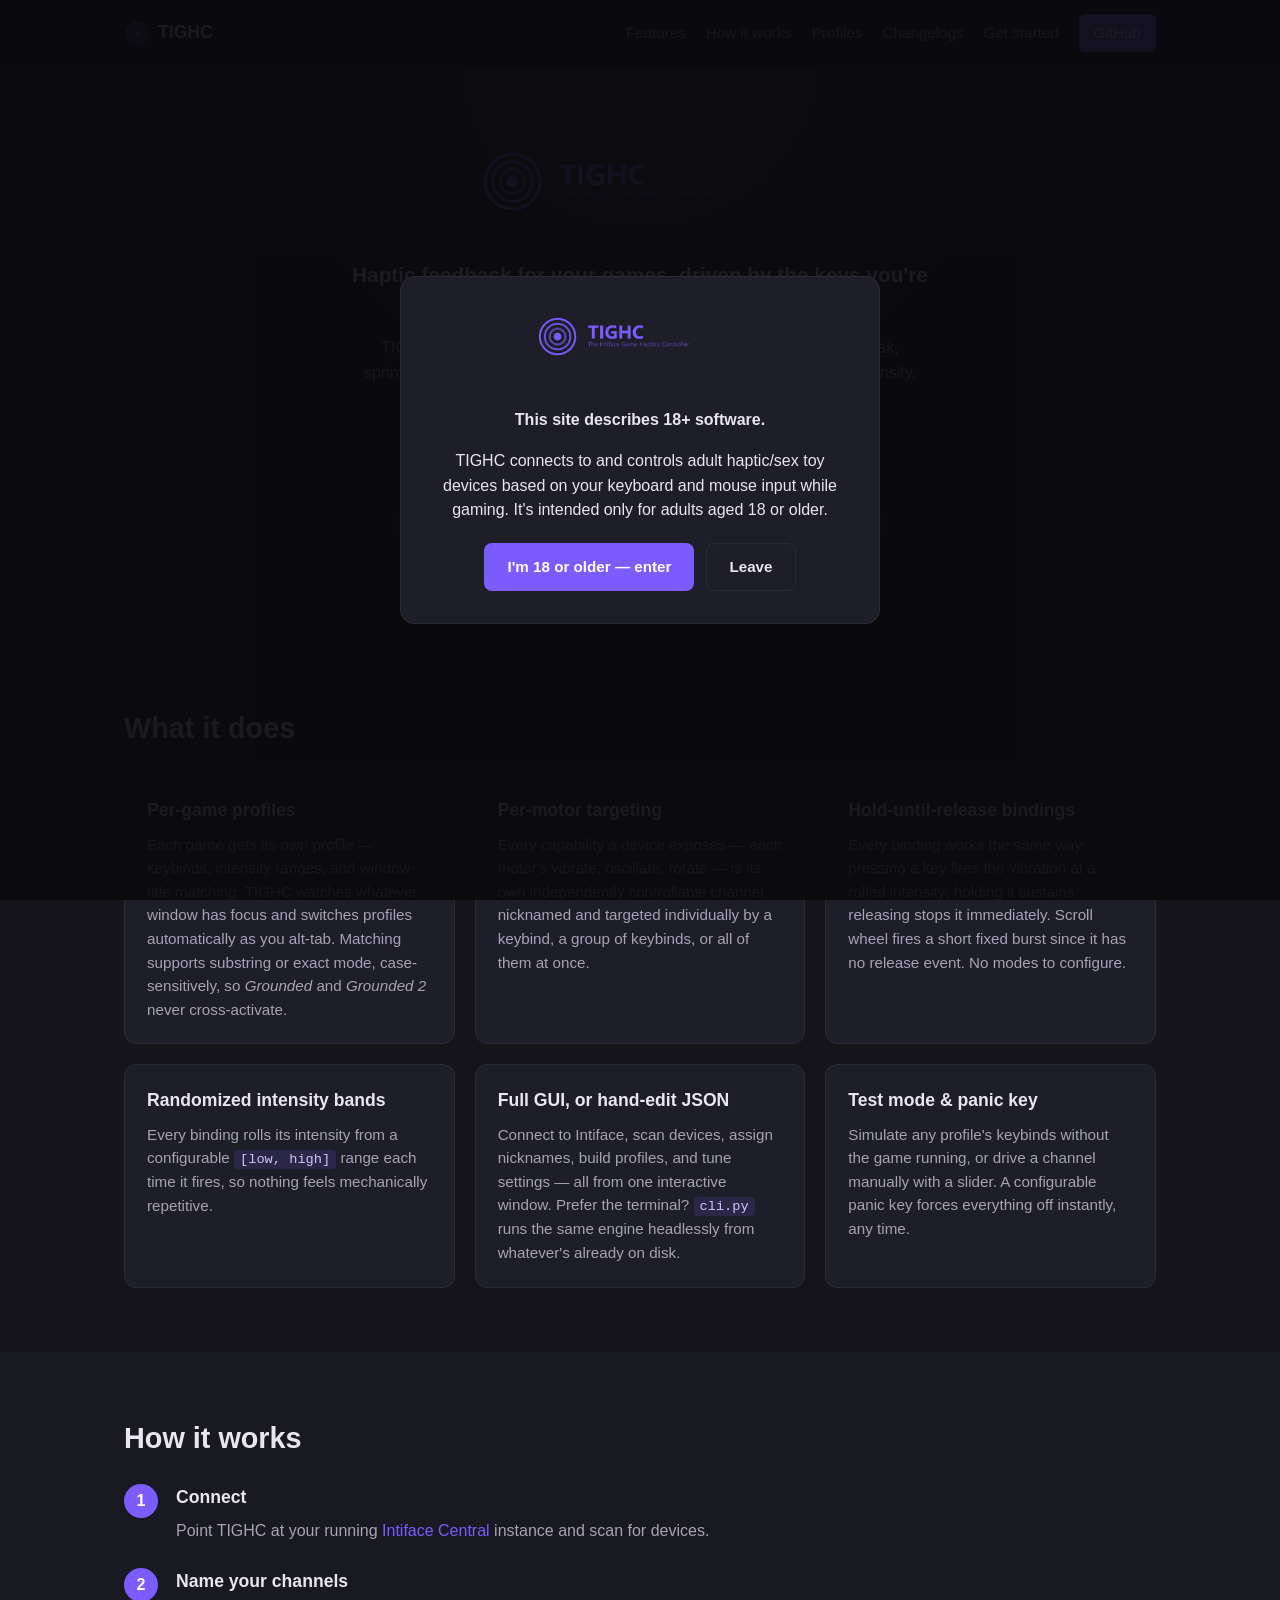
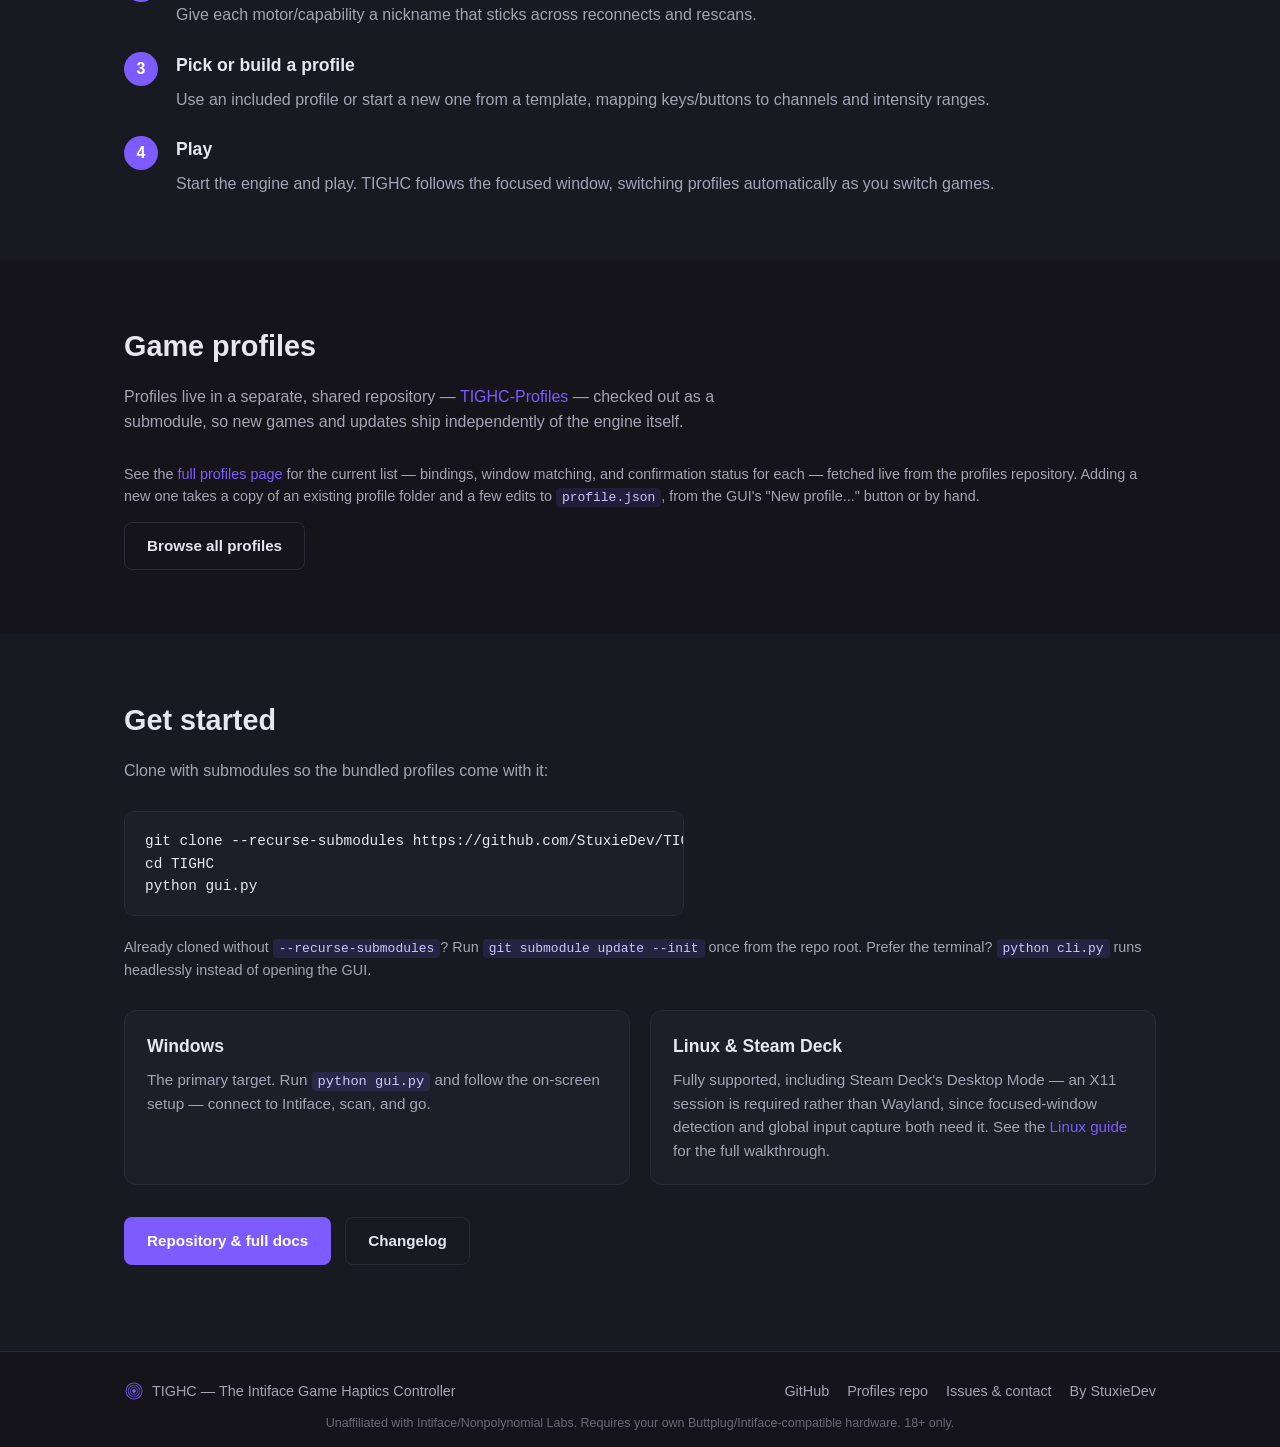
==== index.html @ dc97bfac "Add version.txt, live version badges, mobile/tablet responsive layout (v1.1.0)" ====
<!DOCTYPE html>
<html lang="en">
<head>
<meta charset="UTF-8">
<meta name="viewport" content="width=device-width, initial-scale=1.0">
<title>TIGHC — The Intiface Game Haptics Controller</title>
<meta name="description" content="TIGHC links your keyboard and mouse input to a Buttplug/Intiface haptic toy while you game, with per-game profiles, per-motor targeting, and a full GUI. Open source, Windows &amp; Linux/Steam Deck.">
<link rel="icon" type="image/png" href="assets/icon.png">
<link rel="shortcut icon" href="assets/favicon.ico">
<link rel="stylesheet" href="style.css">
</head>
<body>

<div id="age-gate" class="age-gate">
  <div class="age-gate-box">
    <img src="assets/logo.png" alt="TIGHC" class="age-gate-logo">
    <p><strong>This site describes 18+ software.</strong></p>
    <p>TIGHC connects to and controls adult haptic/sex toy devices based on
    your keyboard and mouse input while gaming. It's intended only for
    adults aged 18 or older.</p>
    <div class="age-gate-actions">
      <button id="age-confirm" class="btn btn-accent">I'm 18 or older — enter</button>
      <a href="https://www.google.com" class="btn btn-ghost">Leave</a>
    </div>
  </div>
</div>

<header class="site-header">
  <div class="container header-inner">
    <a href="#top" class="brand">
      <img src="assets/icon.png" alt="" class="brand-icon">
      <span>TIGHC</span>
    </a>
    <nav class="site-nav">
      <a href="#features">Features</a>
      <a href="#how-it-works">How it works</a>
      <a href="/profiles">Profiles</a>
      <a href="/changelogs">Changelogs</a>
      <a href="#get-started">Get started</a>
      <a href="https://github.com/StuxieDev/TIGHC" class="nav-gh">GitHub</a>
    </nav>
    <button class="nav-toggle" id="nav-toggle" aria-label="Open navigation" aria-expanded="false">
      <span></span><span></span><span></span>
    </button>
  </div>
</header>

<main id="top">

  <section class="hero">
    <div class="container hero-inner">
      <img src="assets/logo.png" alt="TIGHC — The Intiface Game Haptics Controller" class="hero-logo">
      <p class="hero-tagline">Haptic feedback for your games, driven by the keys you're already pressing.</p>
      <p class="hero-sub">
        TIGHC links your keyboard/mouse input to a
        <a href="https://intiface.com/" target="_blank" rel="noopener">Buttplug/Intiface</a>
        toy. Sneak, sprint, attack, jump — each action can drive its own
        motor, at its own intensity, per game.
      </p>
      <div class="hero-actions">
        <a href="https://github.com/StuxieDev/TIGHC" class="btn btn-accent">View on GitHub</a>
        <a href="#get-started" class="btn btn-ghost">Get started</a>
      </div>
      <p class="hero-meta">
        <span class="badge" data-version="engine">v3.7.0</span>
        <span class="badge" data-version="profiles" data-version-prefix="Profiles ">Profiles v1.2.0</span>
        <span class="badge">Windows · Linux · Steam Deck</span>
        <span class="badge">Open source</span>
      </p>
      <p class="hero-warning">18+ only. See the notice above for details.</p>
    </div>
  </section>

  <section id="features" class="section">
    <div class="container">
      <h2>What it does</h2>
      <div class="grid grid-3">
        <div class="card">
          <h3>Per-game profiles</h3>
          <p>Each game gets its own profile — keybinds, intensity ranges,
          and window-title matching. TIGHC watches whatever window has
          focus and switches profiles automatically as you alt-tab.
          Matching supports substring or exact mode, case-sensitively, so
          <em>Grounded</em> and <em>Grounded 2</em> never cross-activate.</p>
        </div>
        <div class="card">
          <h3>Per-motor targeting</h3>
          <p>Every capability a device exposes — each motor's vibrate,
          oscillate, rotate — is its own independently controllable
          channel, nicknamed and targeted individually by a keybind, a
          group of keybinds, or all of them at once.</p>
        </div>
        <div class="card">
          <h3>Hold-until-release bindings</h3>
          <p>Every binding works the same way: pressing a key fires the
          vibration at a rolled intensity; holding it sustains; releasing
          stops it immediately. Scroll wheel fires a short fixed burst
          since it has no release event. No modes to configure.</p>
        </div>
        <div class="card">
          <h3>Randomized intensity bands</h3>
          <p>Every binding rolls its intensity from a configurable
          <code>[low, high]</code> range each time it fires, so nothing
          feels mechanically repetitive.</p>
        </div>
        <div class="card">
          <h3>Full GUI, or hand-edit JSON</h3>
          <p>Connect to Intiface, scan devices, assign nicknames, build
          profiles, and tune settings — all from one interactive window.
          Prefer the terminal? <code>cli.py</code> runs the same engine
          headlessly from whatever's already on disk.</p>
        </div>
        <div class="card">
          <h3>Test mode &amp; panic key</h3>
          <p>Simulate any profile's keybinds without the game running, or
          drive a channel manually with a slider. A configurable panic key
          forces everything off instantly, any time.</p>
        </div>
      </div>
    </div>
  </section>

  <section id="how-it-works" class="section section-alt">
    <div class="container">
      <h2>How it works</h2>
      <ol class="steps">
        <li>
          <span class="step-num">1</span>
          <div>
            <h3>Connect</h3>
            <p>Point TIGHC at your running <a href="https://intiface.com/central/" target="_blank" rel="noopener">Intiface Central</a>
            instance and scan for devices.</p>
          </div>
        </li>
        <li>
          <span class="step-num">2</span>
          <div>
            <h3>Name your channels</h3>
            <p>Give each motor/capability a nickname that sticks across
            reconnects and rescans.</p>
          </div>
        </li>
        <li>
          <span class="step-num">3</span>
          <div>
            <h3>Pick or build a profile</h3>
            <p>Use an included profile or start a new one from a template,
            mapping keys/buttons to channels and intensity ranges.</p>
          </div>
        </li>
        <li>
          <span class="step-num">4</span>
          <div>
            <h3>Play</h3>
            <p>Start the engine and play. TIGHC follows the focused window,
            switching profiles automatically as you switch games.</p>
          </div>
        </li>
      </ol>
    </div>
  </section>

  <section id="profiles" class="section">
    <div class="container">
      <h2>Game profiles</h2>
      <p class="section-lede">
        Profiles live in a separate, shared repository —
        <a href="https://github.com/StuxieDev/TIGHC-Profiles" target="_blank" rel="noopener">TIGHC-Profiles</a> —
        checked out as a submodule, so new games and updates ship
        independently of the engine itself.
      </p>
      <p class="section-note">
        See the <a href="/profiles">full profiles page</a> for the
        current list — bindings, window matching, and confirmation status
        for each — fetched live from the profiles repository. Adding a new
        one takes a copy of an existing profile folder and a few edits to
        <code>profile.json</code>, from the GUI's "New profile..." button
        or by hand.
      </p>
      <a href="/profiles" class="btn btn-ghost">Browse all profiles</a>
    </div>
  </section>

  <section id="get-started" class="section section-alt">
    <div class="container">
      <h2>Get started</h2>
      <p class="section-lede">Clone with submodules so the bundled profiles come with it:</p>
      <pre class="code-block"><code>git clone --recurse-submodules https://github.com/StuxieDev/TIGHC.git
cd TIGHC
python gui.py</code></pre>
      <p class="section-note">
        Already cloned without <code>--recurse-submodules</code>? Run
        <code>git submodule update --init</code> once from the repo root.
        Prefer the terminal? <code>python cli.py</code> runs headlessly
        instead of opening the GUI.
      </p>
      <div class="grid grid-2 platform-grid">
        <div class="card">
          <h3>Windows</h3>
          <p>The primary target. Run <code>python gui.py</code> and follow
          the on-screen setup — connect to Intiface, scan, and go.</p>
        </div>
        <div class="card">
          <h3>Linux &amp; Steam Deck</h3>
          <p>Fully supported, including Steam Deck's Desktop Mode — an X11
          session is required rather than Wayland, since focused-window
          detection and global input capture both need it. See the
          <a href="https://github.com/StuxieDev/TIGHC/blob/main/LINUX_GUIDE.md" target="_blank" rel="noopener">Linux guide</a>
          for the full walkthrough.</p>
        </div>
      </div>
      <div class="hero-actions get-started-actions">
        <a href="https://github.com/StuxieDev/TIGHC" class="btn btn-accent">Repository &amp; full docs</a>
        <a href="https://github.com/StuxieDev/TIGHC/blob/main/CHANGELOG.md" class="btn btn-ghost">Changelog</a>
      </div>
    </div>
  </section>

</main>

<footer class="site-footer">
  <div class="container footer-inner">
    <div>
      <img src="assets/icon.png" alt="" class="footer-icon">
      <span>TIGHC — The Intiface Game Haptics Controller</span>
      <span class="footer-ver" data-version="website"></span>
    </div>
    <div class="footer-links">
      <a href="https://github.com/StuxieDev/TIGHC">GitHub</a>
      <a href="https://github.com/StuxieDev/TIGHC-Profiles">Profiles repo</a>
      <a href="https://github.com/StuxieDev/TIGHC/issues">Issues &amp; contact</a>
      <a href="https://github.com/StuxieDev">By StuxieDev</a>
    </div>
  </div>
  <p class="footer-note">
    Unaffiliated with Intiface/Nonpolynomial Labs. Requires your own
    Buttplug/Intiface-compatible hardware. 18+ only.
  </p>
</footer>

<script src="script.js"></script>
<script src="versions.js"></script>
</body>
</html>
---- style.css ----
:root {
  --bg: #14141a;
  --bg-alt: #191922;
  --panel: #1e1e29;
  --border: #2b2b38;
  --text: #e8e6f0;
  --text-dim: #a5a3b5;
  --accent: #7c5cff;
  --accent-hover: #9077ff;
  --max-width: 1080px;
}

* { box-sizing: border-box; }

html { scroll-behavior: smooth; }

body {
  margin: 0;
  background: var(--bg);
  color: var(--text);
  font-family: -apple-system, BlinkMacSystemFont, "Segoe UI", Roboto, Helvetica, Arial, sans-serif;
  line-height: 1.55;
}

.container {
  max-width: var(--max-width);
  margin: 0 auto;
  padding: 0 24px;
}

a { color: var(--accent); text-decoration: none; }
a:hover { color: var(--accent-hover); text-decoration: underline; }

h2 {
  font-size: 1.8rem;
  margin: 0 0 24px;
}

h3 {
  font-size: 1.1rem;
  margin: 0 0 8px;
}

code {
  background: rgba(124, 92, 255, 0.14);
  color: #cfc4ff;
  padding: 2px 6px;
  border-radius: 4px;
  font-size: 0.9em;
}

/* Age gate */
.age-gate {
  position: fixed;
  inset: 0;
  background: rgba(10, 10, 14, 0.92);
  display: flex;
  align-items: center;
  justify-content: center;
  z-index: 1000;
  padding: 20px;
}
.age-gate[hidden] { display: none; }
.age-gate-box {
  background: var(--panel);
  border: 1px solid var(--border);
  border-radius: 14px;
  padding: 32px;
  max-width: 480px;
  text-align: center;
}
.age-gate-logo { max-width: 220px; margin-bottom: 20px; }
.age-gate-actions {
  display: flex;
  gap: 12px;
  justify-content: center;
  margin-top: 20px;
  flex-wrap: wrap;
}

/* Header */
.site-header {
  border-bottom: 1px solid var(--border);
  position: sticky;
  top: 0;
  background: rgba(20, 20, 26, 0.92);
  backdrop-filter: blur(6px);
  z-index: 10;
}
.header-inner {
  display: flex;
  align-items: center;
  justify-content: space-between;
  padding: 14px 24px;
}
.brand {
  display: flex;
  align-items: center;
  gap: 8px;
  font-weight: 700;
  font-size: 1.1rem;
  color: var(--text);
}
.brand:hover { color: var(--text); text-decoration: none; }
.brand-icon { width: 26px; height: 26px; }
.site-nav { display: flex; gap: 20px; align-items: center; }
.site-nav a { color: var(--text-dim); font-size: 0.95rem; }
.site-nav a:hover { color: var(--text); text-decoration: none; }
.nav-gh {
  color: #fff !important;
  background: var(--accent);
  border: 1px solid var(--accent);
  padding: 6px 14px;
  border-radius: 6px;
}
.nav-gh:hover { background: var(--accent-hover); border-color: var(--accent-hover); }
.site-nav a.active { color: var(--text); }

/* Hamburger */
.nav-toggle {
  display: none;
  flex-direction: column;
  justify-content: center;
  gap: 5px;
  background: none;
  border: none;
  cursor: pointer;
  padding: 4px;
  width: 32px;
  height: 32px;
  flex-shrink: 0;
}
.nav-toggle span {
  display: block;
  width: 22px;
  height: 2px;
  background: var(--text);
  border-radius: 2px;
  transition: transform 0.2s, opacity 0.2s;
  transform-origin: center;
}
.nav-toggle.open span:nth-child(1) { transform: translateY(7px) rotate(45deg); }
.nav-toggle.open span:nth-child(2) { opacity: 0; }
.nav-toggle.open span:nth-child(3) { transform: translateY(-7px) rotate(-45deg); }

/* Hero */
.hero {
  padding: 72px 0 56px;
  text-align: center;
  background: radial-gradient(ellipse at top, rgba(124, 92, 255, 0.12), transparent 60%);
}
.hero-logo { max-width: 340px; width: 100%; margin-bottom: 28px; }
.hero-tagline {
  font-size: 1.3rem;
  font-weight: 600;
  margin: 0 auto 12px;
  max-width: 640px;
}
.hero-sub {
  color: var(--text-dim);
  max-width: 560px;
  margin: 0 auto 28px;
}
.hero-actions {
  display: flex;
  gap: 14px;
  justify-content: center;
  flex-wrap: wrap;
  margin-bottom: 22px;
}
.hero-meta { margin-bottom: 10px; }
.hero-warning {
  color: var(--text-dim);
  font-size: 0.85rem;
}

.badge {
  display: inline-block;
  background: var(--panel);
  border: 1px solid var(--border);
  color: var(--text-dim);
  font-size: 0.8rem;
  padding: 4px 10px;
  border-radius: 999px;
  margin: 0 4px;
}

.btn {
  display: inline-block;
  padding: 11px 22px;
  border-radius: 8px;
  font-weight: 600;
  font-size: 0.95rem;
  border: 1px solid transparent;
}
.btn:hover { text-decoration: none; }
.btn-accent {
  background: var(--accent);
  color: #fff;
}
.btn-accent:hover { background: var(--accent-hover); color: #fff; }
.btn-ghost {
  border-color: var(--border);
  color: var(--text);
}
.btn-ghost:hover { border-color: var(--accent); color: var(--text); }

/* Sections */
.section { padding: 64px 0; }
.section-alt { background: var(--bg-alt); }
.section-lede {
  color: var(--text-dim);
  max-width: 640px;
  margin: -8px 0 28px;
}
.section-note {
  color: var(--text-dim);
  font-size: 0.9rem;
  margin-top: 20px;
}

.grid {
  display: grid;
  gap: 20px;
}
.grid-3 { grid-template-columns: repeat(3, 1fr); }
.grid-2 { grid-template-columns: repeat(2, 1fr); }

.card {
  background: var(--panel);
  border: 1px solid var(--border);
  border-radius: 12px;
  padding: 22px;
}
.card p { color: var(--text-dim); margin: 0; font-size: 0.95rem; }

.platform-grid { margin-top: 28px; }

/* Steps */
.steps {
  list-style: none;
  margin: 0;
  padding: 0;
  display: grid;
  gap: 24px;
}
.steps li {
  display: flex;
  gap: 18px;
  align-items: flex-start;
}
.step-num {
  flex: none;
  width: 34px;
  height: 34px;
  border-radius: 50%;
  background: var(--accent);
  color: #fff;
  display: flex;
  align-items: center;
  justify-content: center;
  font-weight: 700;
}
.steps p { color: var(--text-dim); margin: 0; }

/* Profiles chips */
.chip-grid {
  display: flex;
  flex-wrap: wrap;
  gap: 10px;
}
.chip {
  background: var(--panel);
  border: 1px solid var(--border);
  border-radius: 999px;
  padding: 8px 16px;
  font-size: 0.9rem;
  color: var(--text-dim);
}

/* Code block */
.code-block {
  background: var(--panel);
  border: 1px solid var(--border);
  border-radius: 10px;
  padding: 18px 20px;
  overflow-x: auto;
  max-width: 560px;
}
.code-block code {
  background: none;
  color: var(--text);
  padding: 0;
  font-size: 0.9rem;
  white-space: pre;
}

.get-started-actions { margin-top: 32px; justify-content: flex-start; }

/* Profiles page */
.page-title { font-size: 2rem; margin: 0 0 16px; }
.profiles-hero { padding: 56px 0 40px; }
.profile-status {
  color: var(--text-dim);
  margin-bottom: 24px;
}
.profile-grid {
  display: grid;
  gap: 20px;
  grid-template-columns: repeat(3, 1fr);
  margin-bottom: 32px;
}
.profile-card {
  background: var(--panel);
  border: 1px solid var(--border);
  border-radius: 12px;
  padding: 22px;
}
.profile-card header { margin-bottom: 8px; }
.profile-card h3 { margin: 0; }
.profile-card p { color: var(--text-dim); margin: 6px 0; font-size: 0.92rem; }
.profile-window code { font-size: 0.82em; }
.profile-error { color: #d98c8c; }
.profile-source-link { margin-top: 12px; }
.profile-source-link a { font-size: 0.85rem; }

.profiles-add-card { margin-top: 12px; }

@media (max-width: 900px) {
  .profile-grid { grid-template-columns: repeat(2, 1fr); }
}
@media (max-width: 600px) {
  .profile-grid { grid-template-columns: 1fr; }
}

/* Changelog page */
.cl-tabs {
  display: flex;
  gap: 6px;
  margin-bottom: 28px;
  border-bottom: 1px solid var(--border);
  padding-bottom: 0;
}
.cl-tab {
  background: none;
  border: none;
  border-bottom: 2px solid transparent;
  color: var(--text-dim);
  font: inherit;
  font-size: 0.95rem;
  padding: 10px 18px;
  cursor: pointer;
  margin-bottom: -1px;
  border-radius: 0;
  transition: color 0.15s;
}
.cl-tab:hover { color: var(--text); }
.cl-tab.active { color: var(--accent); border-bottom-color: var(--accent); }
.tab-ver { font-size: 0.78em; opacity: 0.65; margin-left: 5px; }

.cl-panel { display: none; }
.cl-panel.active { display: block; }

.cl-loading { color: var(--text-dim); }
.cl-error { color: #d98c8c; }

.cl-block {
  border-left: 3px solid var(--border);
  padding: 0 0 4px 20px;
  margin-bottom: 36px;
}
.cl-block:first-child { margin-top: 4px; }

.cl-version {
  font-size: 1.25rem;
  font-weight: 700;
  color: var(--text);
  margin: 0 0 12px;
  font-family: "Consolas", "Fira Mono", monospace;
}

.cl-label {
  display: inline-block;
  font-size: 0.75rem;
  font-weight: 700;
  letter-spacing: 0.04em;
  text-transform: uppercase;
  padding: 3px 9px;
  border-radius: 999px;
  margin: 10px 0 6px;
}
.cl-label-added    { background: rgba(52, 199, 89, 0.15);  color: #5de08a; }
.cl-label-changed  { background: rgba(124, 92, 255, 0.18); color: #a78bfa; }
.cl-label-fixed    { background: rgba(255, 179, 71, 0.15); color: #ffbe6a; }
.cl-label-removed  { background: rgba(255, 69, 69, 0.15);  color: #f28b82; }
.cl-label-breaking { background: rgba(255, 69, 69, 0.2);   color: #f28b82; }
.cl-label-security { background: rgba(255, 179, 71, 0.15); color: #ffbe6a; }
.cl-label-other    { background: var(--panel); color: var(--text-dim); }

.cl-list {
  list-style: none;
  margin: 4px 0 10px;
  padding: 0;
}
.cl-list li {
  color: var(--text-dim);
  font-size: 0.92rem;
  padding: 3px 0 3px 18px;
  position: relative;
  line-height: 1.5;
}
.cl-list li::before {
  content: "–";
  position: absolute;
  left: 0;
  color: var(--accent);
}
.cl-list li.cl-sub { padding-left: 32px; }
.cl-list li.cl-sub::before { left: 14px; color: var(--border); }
.cl-list li strong { color: var(--text); font-weight: 600; }
.cl-list li code { font-size: 0.85em; }

.cl-prose {
  color: var(--text-dim);
  font-size: 0.9rem;
  margin: 0 0 8px;
}

/* Footer */
.site-footer {
  border-top: 1px solid var(--border);
  padding: 28px 0 16px;
}
.footer-inner {
  display: flex;
  justify-content: space-between;
  align-items: center;
  flex-wrap: wrap;
  gap: 16px;
  font-size: 0.9rem;
  color: var(--text-dim);
}
.footer-inner > div:first-child {
  display: flex;
  align-items: center;
  gap: 8px;
}
.footer-icon { width: 20px; height: 20px; }
.footer-links { display: flex; gap: 18px; }
.footer-links a { color: var(--text-dim); }
.footer-note {
  max-width: var(--max-width);
  margin: 12px auto 0;
  padding: 0 24px;
  font-size: 0.78rem;
  color: #6b6879;
  text-align: center;
}
.footer-ver {
  font-size: 0.8rem;
  color: #4e4c5e;
  margin-left: 10px;
}

/* Tablet */
@media (max-width: 1000px) {
  .grid-3 { grid-template-columns: repeat(2, 1fr); }
}

/* Mobile */
@media (max-width: 760px) {
  .nav-toggle { display: flex; }
  .site-nav {
    display: none;
    position: absolute;
    top: 100%;
    left: 0;
    right: 0;
    flex-direction: column;
    align-items: stretch;
    gap: 0;
    background: rgba(20, 20, 26, 0.98);
    border-bottom: 1px solid var(--border);
    padding: 8px 0 16px;
    backdrop-filter: blur(6px);
  }
  .site-nav.open { display: flex; }
  .site-nav a {
    padding: 11px 24px;
    font-size: 1rem;
    border-radius: 0;
  }
  .nav-gh {
    margin: 8px 24px 0;
    text-align: center;
    border-radius: 6px;
  }

  .grid-3, .grid-2 { grid-template-columns: 1fr; }
  .hero { padding: 48px 0 40px; }
  h2 { font-size: 1.5rem; }
  .hero-logo { max-width: 220px; }
  .hero-tagline { font-size: 1.1rem; }
  .hero-actions { flex-direction: column; align-items: center; }
  .hero-actions .btn { width: 100%; max-width: 280px; text-align: center; }
  .get-started-actions { justify-content: center; flex-direction: column; align-items: center; }
  .get-started-actions .btn { width: 100%; max-width: 280px; text-align: center; }
  .code-block { max-width: 100%; }
  .footer-inner { flex-direction: column; align-items: flex-start; gap: 12px; }
  .footer-links { flex-wrap: wrap; gap: 12px; }
  .page-title { font-size: 1.6rem; }

  /* Changelog tabs scroll on small screens */
  .cl-tabs { overflow-x: auto; padding-bottom: 1px; }
  .cl-tab { white-space: nowrap; }
}
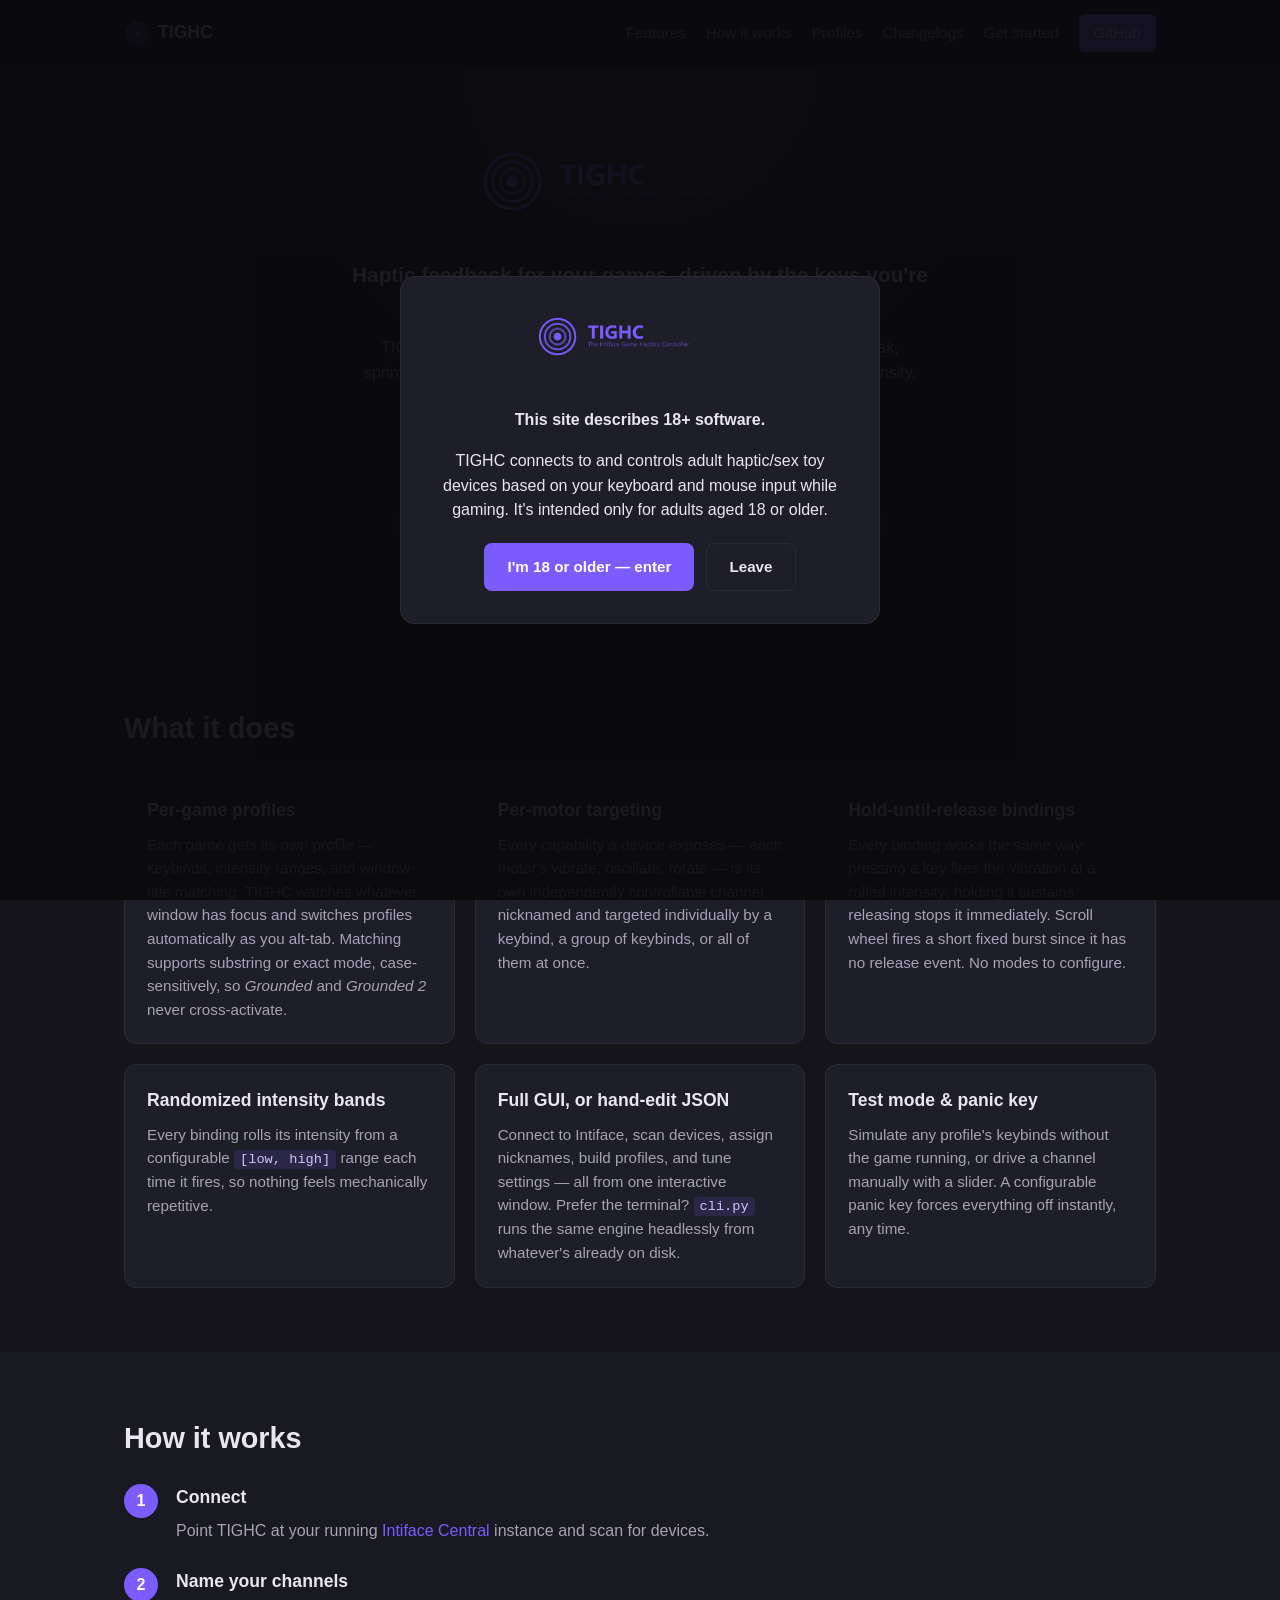
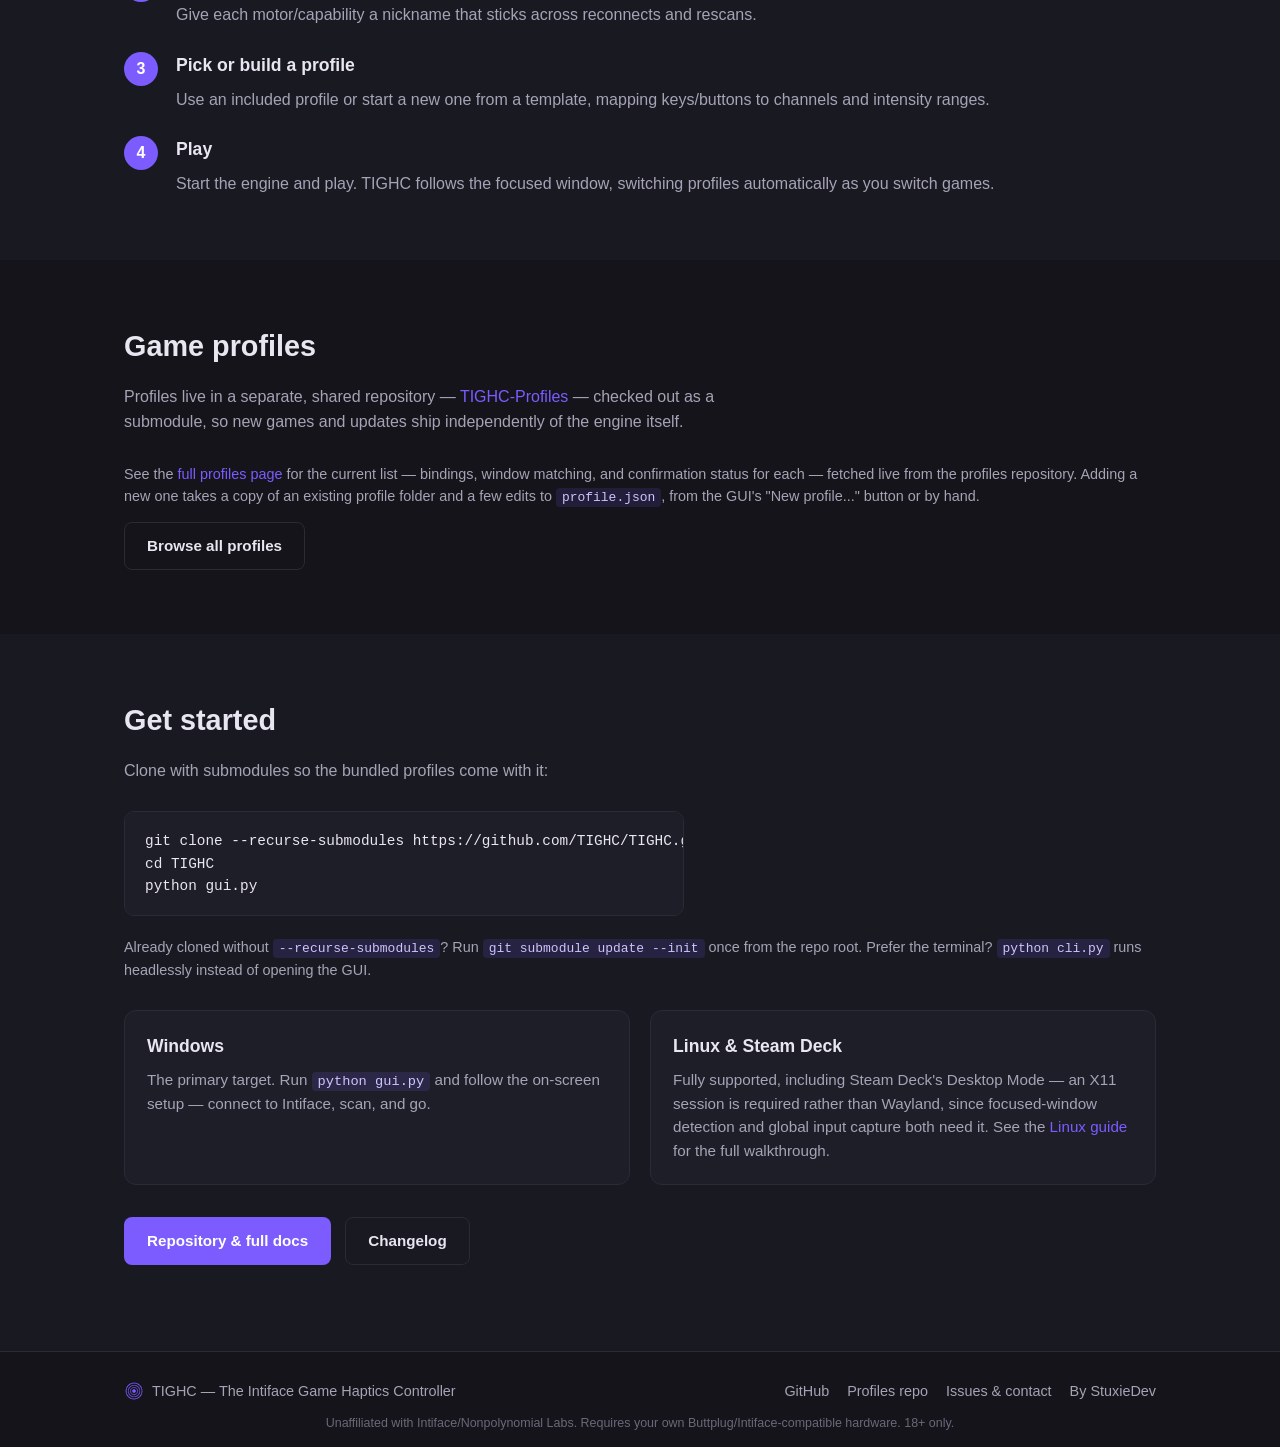
==== commit f3423dda: "Move repo URLs from StuxieDev to TIGHC org" ====
--- a/index.html
+++ b/index.html
@@ -37,7 +37,7 @@
       <a href="/profiles">Profiles</a>
       <a href="/changelogs">Changelogs</a>
       <a href="#get-started">Get started</a>
-      <a href="https://github.com/StuxieDev/TIGHC" class="nav-gh">GitHub</a>
+      <a href="https://github.com/TIGHC/TIGHC" class="nav-gh">GitHub</a>
     </nav>
     <button class="nav-toggle" id="nav-toggle" aria-label="Open navigation" aria-expanded="false">
       <span></span><span></span><span></span>
@@ -58,12 +58,12 @@
         motor, at its own intensity, per game.
       </p>
       <div class="hero-actions">
-        <a href="https://github.com/StuxieDev/TIGHC" class="btn btn-accent">View on GitHub</a>
+        <a href="https://github.com/TIGHC/TIGHC" class="btn btn-accent">View on GitHub</a>
         <a href="#get-started" class="btn btn-ghost">Get started</a>
       </div>
       <p class="hero-meta">
-        <span class="badge" data-version="engine">v3.7.0</span>
-        <span class="badge" data-version="profiles" data-version-prefix="Profiles ">Profiles v1.2.0</span>
+        <span class="badge" data-version="engine">v3.8.0</span>
+        <span class="badge" data-version="profiles" data-version-prefix="Profiles ">Profiles v1.3.0</span>
         <span class="badge">Windows · Linux · Steam Deck</span>
         <span class="badge">Open source</span>
       </p>
@@ -165,7 +165,7 @@
       <h2>Game profiles</h2>
       <p class="section-lede">
         Profiles live in a separate, shared repository —
-        <a href="https://github.com/StuxieDev/TIGHC-Profiles" target="_blank" rel="noopener">TIGHC-Profiles</a> —
+        <a href="https://github.com/TIGHC/TIGHC-Profiles" target="_blank" rel="noopener">TIGHC-Profiles</a> —
         checked out as a submodule, so new games and updates ship
         independently of the engine itself.
       </p>
@@ -185,7 +185,7 @@
     <div class="container">
       <h2>Get started</h2>
       <p class="section-lede">Clone with submodules so the bundled profiles come with it:</p>
-      <pre class="code-block"><code>git clone --recurse-submodules https://github.com/StuxieDev/TIGHC.git
+      <pre class="code-block"><code>git clone --recurse-submodules https://github.com/TIGHC/TIGHC.git
 cd TIGHC
 python gui.py</code></pre>
       <p class="section-note">
@@ -205,13 +205,13 @@
           <p>Fully supported, including Steam Deck's Desktop Mode — an X11
           session is required rather than Wayland, since focused-window
           detection and global input capture both need it. See the
-          <a href="https://github.com/StuxieDev/TIGHC/blob/main/LINUX_GUIDE.md" target="_blank" rel="noopener">Linux guide</a>
+          <a href="https://github.com/TIGHC/TIGHC/blob/main/LINUX_GUIDE.md" target="_blank" rel="noopener">Linux guide</a>
           for the full walkthrough.</p>
         </div>
       </div>
       <div class="hero-actions get-started-actions">
-        <a href="https://github.com/StuxieDev/TIGHC" class="btn btn-accent">Repository &amp; full docs</a>
-        <a href="https://github.com/StuxieDev/TIGHC/blob/main/CHANGELOG.md" class="btn btn-ghost">Changelog</a>
+        <a href="https://github.com/TIGHC/TIGHC" class="btn btn-accent">Repository &amp; full docs</a>
+        <a href="https://github.com/TIGHC/TIGHC/blob/main/CHANGELOG.md" class="btn btn-ghost">Changelog</a>
       </div>
     </div>
   </section>
@@ -223,12 +223,12 @@
     <div>
       <img src="assets/icon.png" alt="" class="footer-icon">
       <span>TIGHC — The Intiface Game Haptics Controller</span>
-      <span class="footer-ver" data-version="website"></span>
+      <span class="footer-ver" data-version="website" data-version-prefix="Website "></span>
     </div>
     <div class="footer-links">
-      <a href="https://github.com/StuxieDev/TIGHC">GitHub</a>
-      <a href="https://github.com/StuxieDev/TIGHC-Profiles">Profiles repo</a>
-      <a href="https://github.com/StuxieDev/TIGHC/issues">Issues &amp; contact</a>
+      <a href="https://github.com/TIGHC/TIGHC">GitHub</a>
+      <a href="https://github.com/TIGHC/TIGHC-Profiles">Profiles repo</a>
+      <a href="https://github.com/TIGHC/TIGHC/issues">Issues &amp; contact</a>
       <a href="https://github.com/StuxieDev">By StuxieDev</a>
     </div>
   </div>
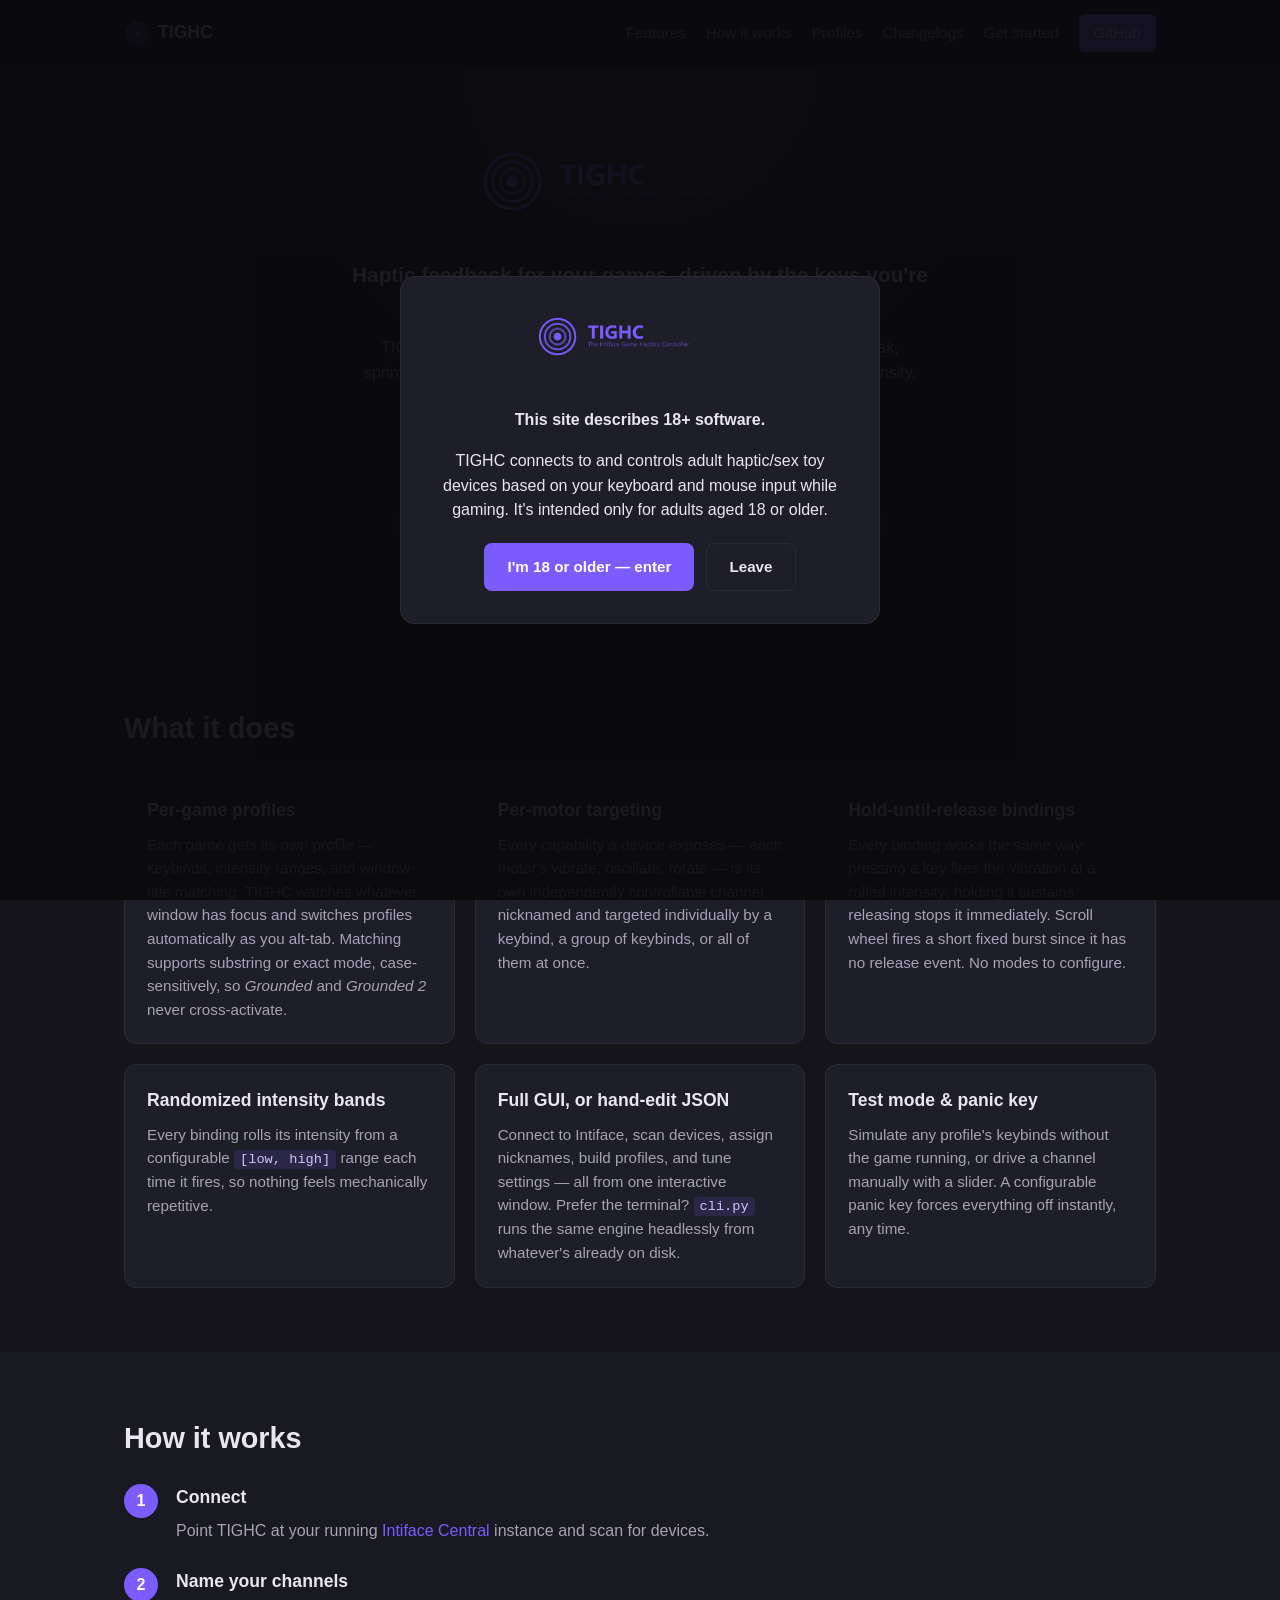
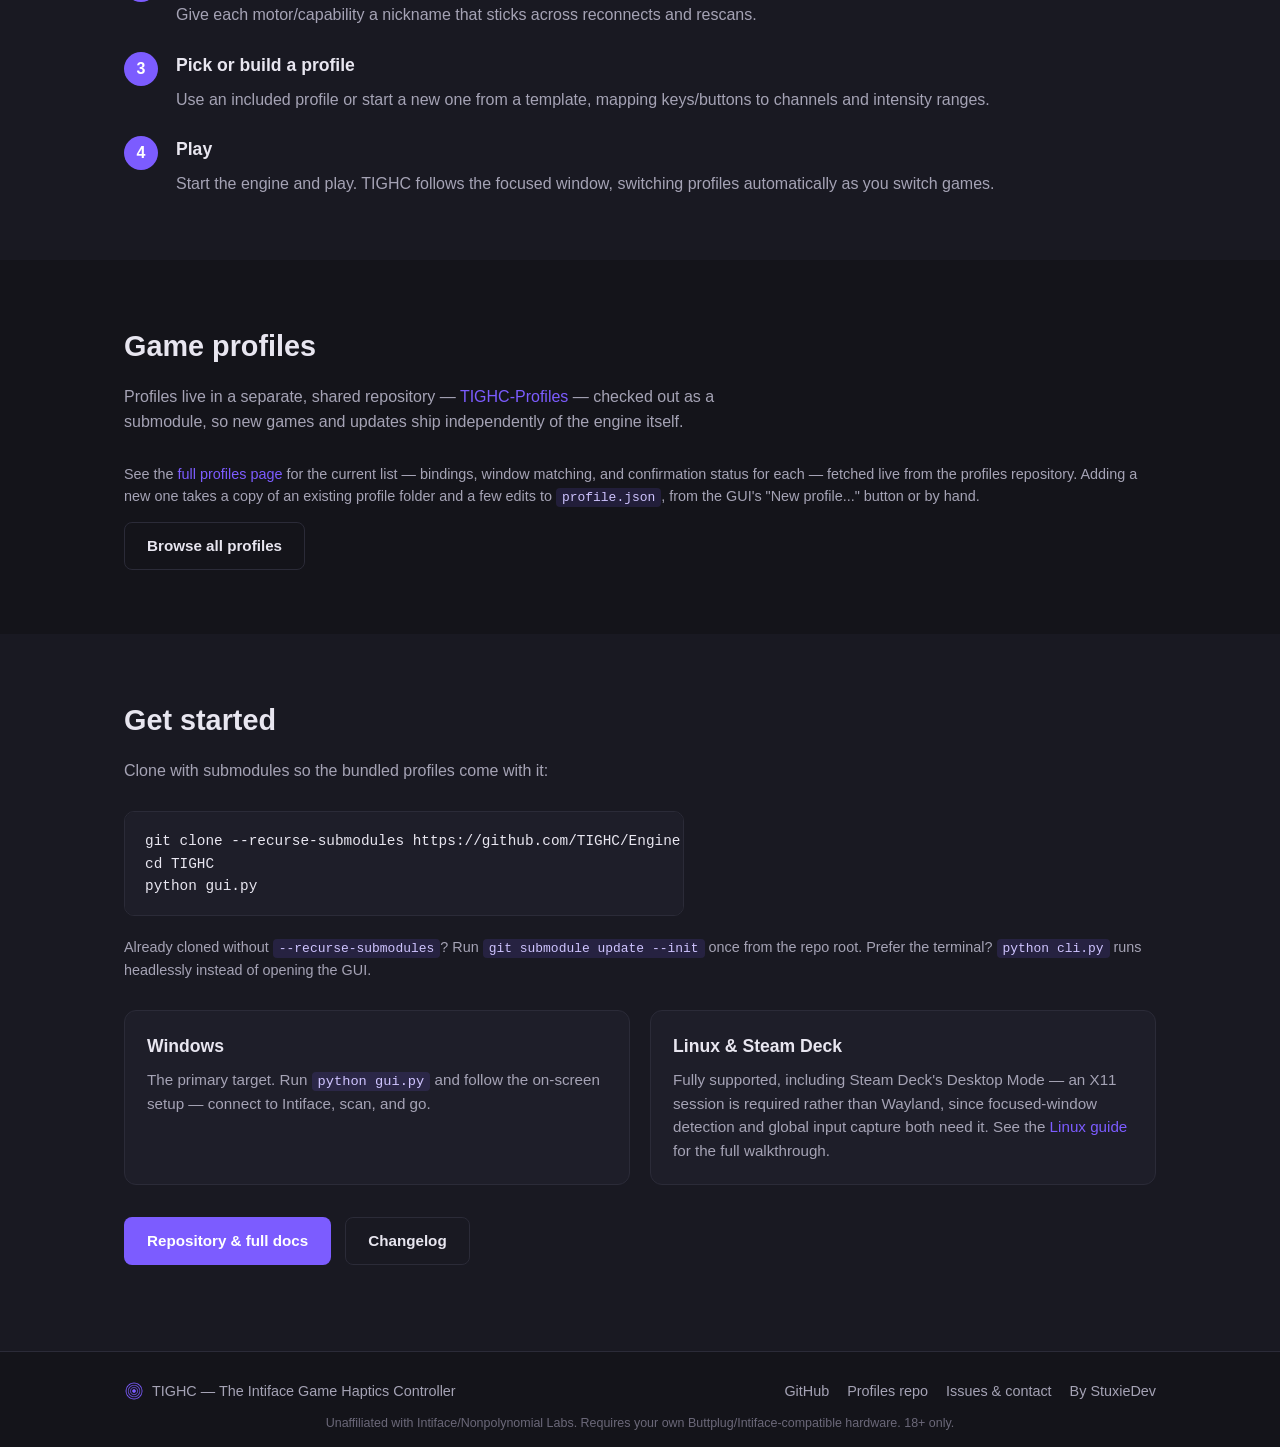
==== commit c7203344: "Update repo URLs to new TIGHC org names (Engine/Profiles/Website)" ====
--- a/index.html
+++ b/index.html
@@ -37,7 +37,7 @@
       <a href="/profiles">Profiles</a>
       <a href="/changelogs">Changelogs</a>
       <a href="#get-started">Get started</a>
-      <a href="https://github.com/TIGHC/TIGHC" class="nav-gh">GitHub</a>
+      <a href="https://github.com/TIGHC/Engine" class="nav-gh">GitHub</a>
     </nav>
     <button class="nav-toggle" id="nav-toggle" aria-label="Open navigation" aria-expanded="false">
       <span></span><span></span><span></span>
@@ -58,7 +58,7 @@
         motor, at its own intensity, per game.
       </p>
       <div class="hero-actions">
-        <a href="https://github.com/TIGHC/TIGHC" class="btn btn-accent">View on GitHub</a>
+        <a href="https://github.com/TIGHC/Engine" class="btn btn-accent">View on GitHub</a>
         <a href="#get-started" class="btn btn-ghost">Get started</a>
       </div>
       <p class="hero-meta">
@@ -165,7 +165,7 @@
       <h2>Game profiles</h2>
       <p class="section-lede">
         Profiles live in a separate, shared repository —
-        <a href="https://github.com/TIGHC/TIGHC-Profiles" target="_blank" rel="noopener">TIGHC-Profiles</a> —
+        <a href="https://github.com/TIGHC/Profiles" target="_blank" rel="noopener">TIGHC-Profiles</a> —
         checked out as a submodule, so new games and updates ship
         independently of the engine itself.
       </p>
@@ -185,7 +185,7 @@
     <div class="container">
       <h2>Get started</h2>
       <p class="section-lede">Clone with submodules so the bundled profiles come with it:</p>
-      <pre class="code-block"><code>git clone --recurse-submodules https://github.com/TIGHC/TIGHC.git
+      <pre class="code-block"><code>git clone --recurse-submodules https://github.com/TIGHC/Engine.git
 cd TIGHC
 python gui.py</code></pre>
       <p class="section-note">
@@ -205,13 +205,13 @@
           <p>Fully supported, including Steam Deck's Desktop Mode — an X11
           session is required rather than Wayland, since focused-window
           detection and global input capture both need it. See the
-          <a href="https://github.com/TIGHC/TIGHC/blob/main/LINUX_GUIDE.md" target="_blank" rel="noopener">Linux guide</a>
+          <a href="https://github.com/TIGHC/Engine/blob/main/LINUX_GUIDE.md" target="_blank" rel="noopener">Linux guide</a>
           for the full walkthrough.</p>
         </div>
       </div>
       <div class="hero-actions get-started-actions">
-        <a href="https://github.com/TIGHC/TIGHC" class="btn btn-accent">Repository &amp; full docs</a>
-        <a href="https://github.com/TIGHC/TIGHC/blob/main/CHANGELOG.md" class="btn btn-ghost">Changelog</a>
+        <a href="https://github.com/TIGHC/Engine" class="btn btn-accent">Repository &amp; full docs</a>
+        <a href="https://github.com/TIGHC/Engine/blob/main/CHANGELOG.md" class="btn btn-ghost">Changelog</a>
       </div>
     </div>
   </section>
@@ -226,9 +226,9 @@
       <span class="footer-ver" data-version="website" data-version-prefix="Website "></span>
     </div>
     <div class="footer-links">
-      <a href="https://github.com/TIGHC/TIGHC">GitHub</a>
-      <a href="https://github.com/TIGHC/TIGHC-Profiles">Profiles repo</a>
-      <a href="https://github.com/TIGHC/TIGHC/issues">Issues &amp; contact</a>
+      <a href="https://github.com/TIGHC/Engine">GitHub</a>
+      <a href="https://github.com/TIGHC/Profiles">Profiles repo</a>
+      <a href="https://github.com/TIGHC/Engine/issues">Issues &amp; contact</a>
       <a href="https://github.com/StuxieDev">By StuxieDev</a>
     </div>
   </div>
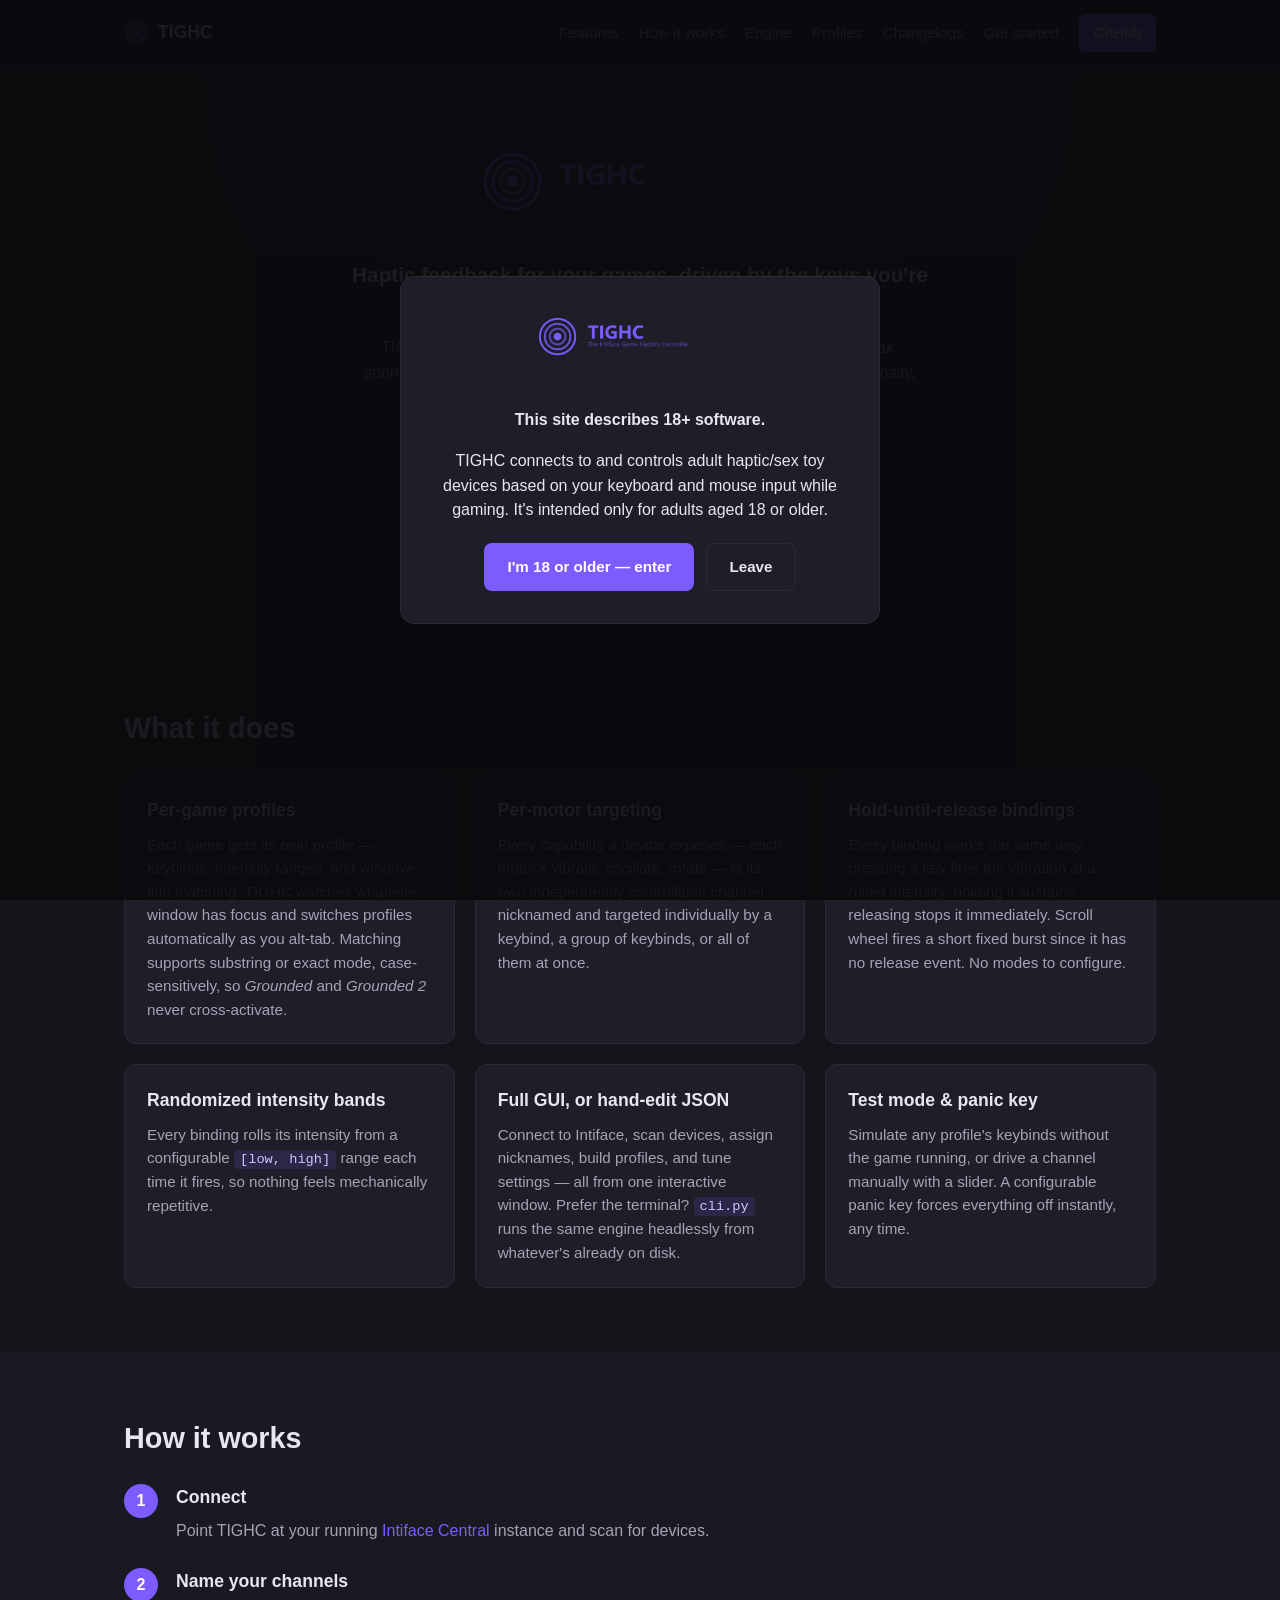
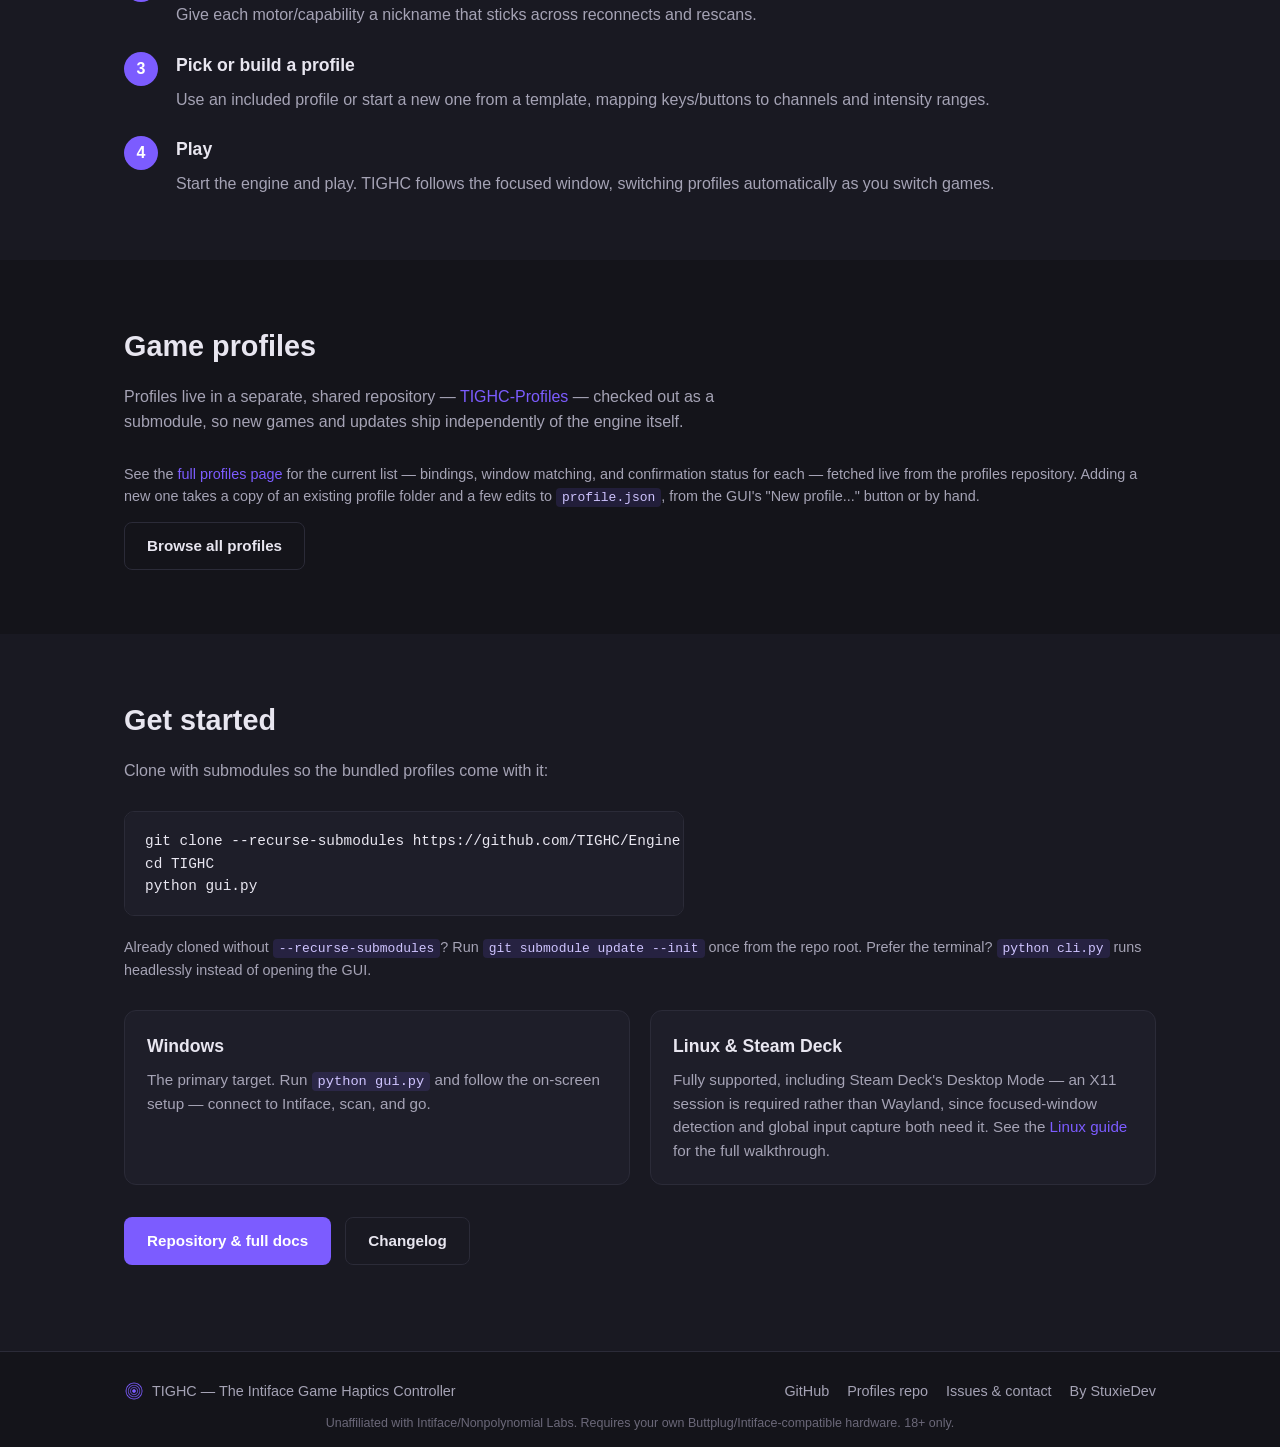
==== commit 6c313a1f: "Add engine page explaining installation and usage; add Engine nav link to all pages" ====
--- a/index.html
+++ b/index.html
@@ -34,6 +34,7 @@
     <nav class="site-nav">
       <a href="#features">Features</a>
       <a href="#how-it-works">How it works</a>
+      <a href="/engine">Engine</a>
       <a href="/profiles">Profiles</a>
       <a href="/changelogs">Changelogs</a>
       <a href="#get-started">Get started</a>
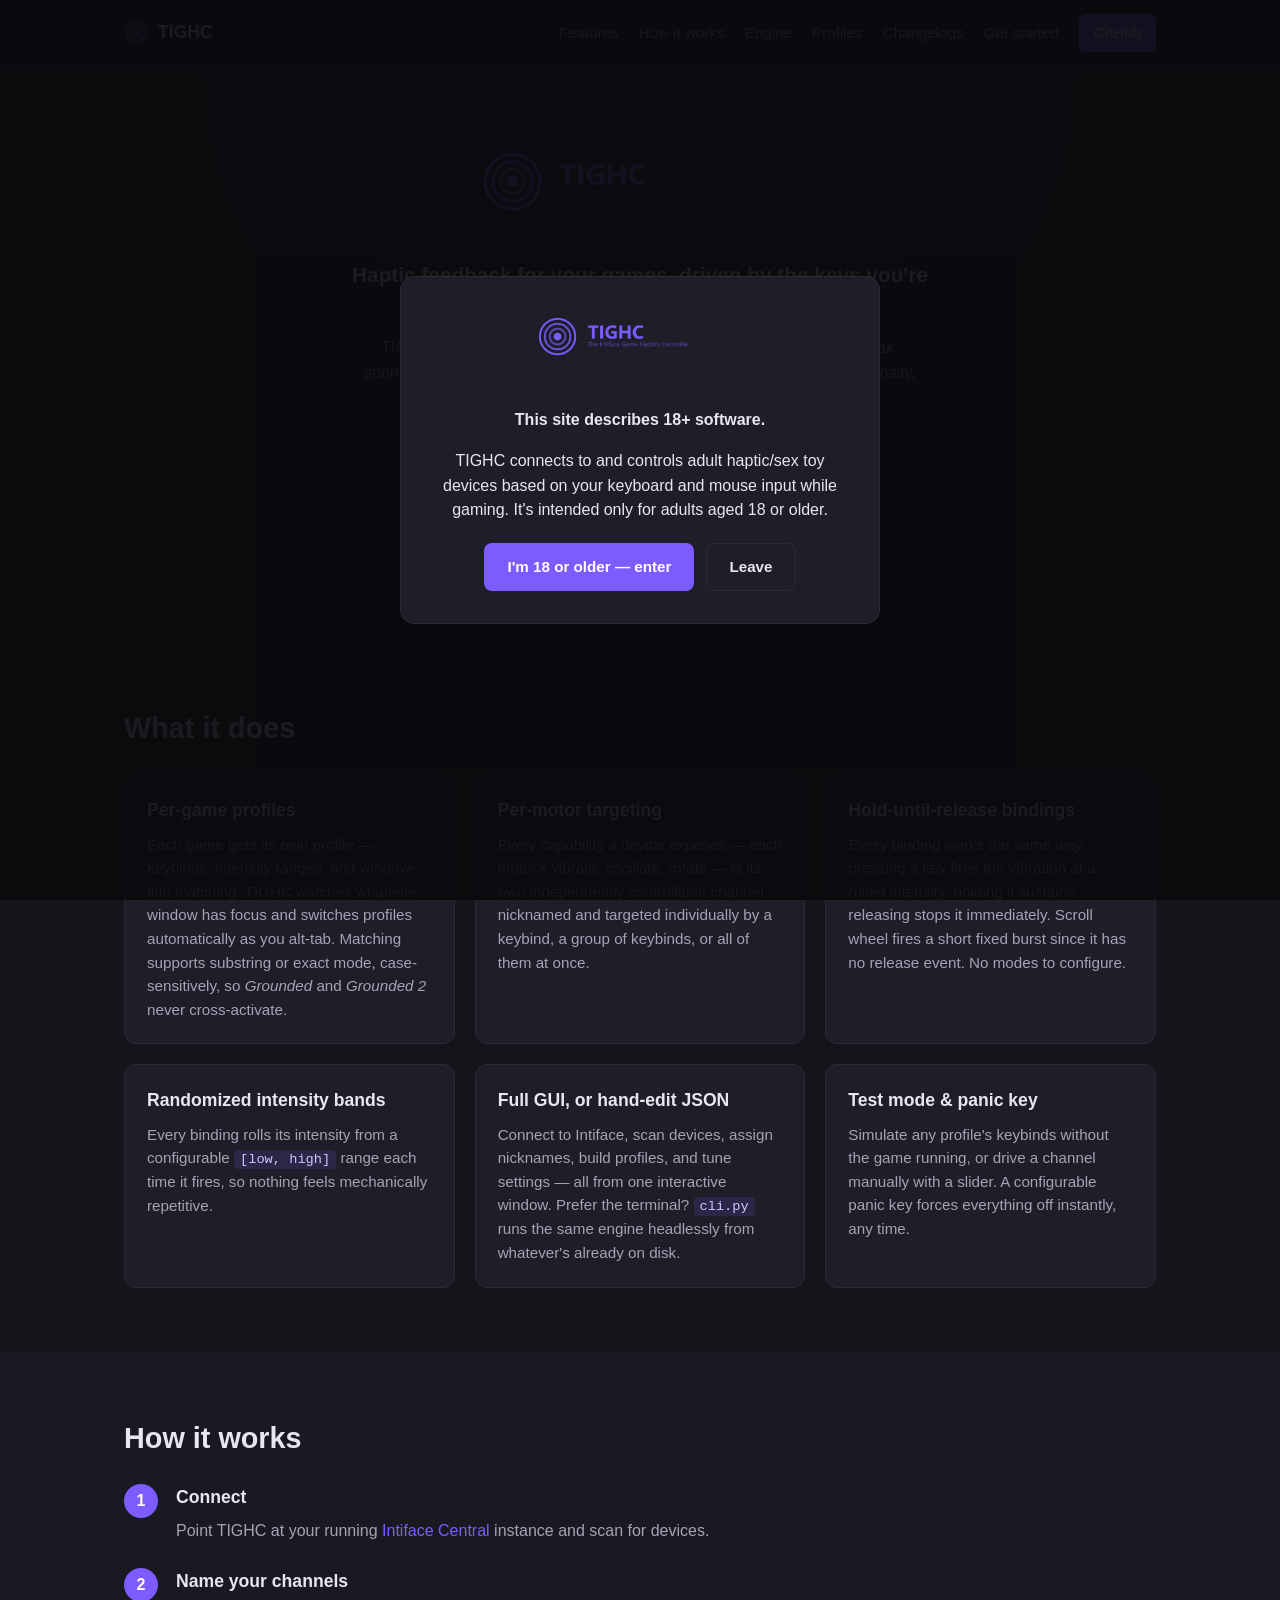
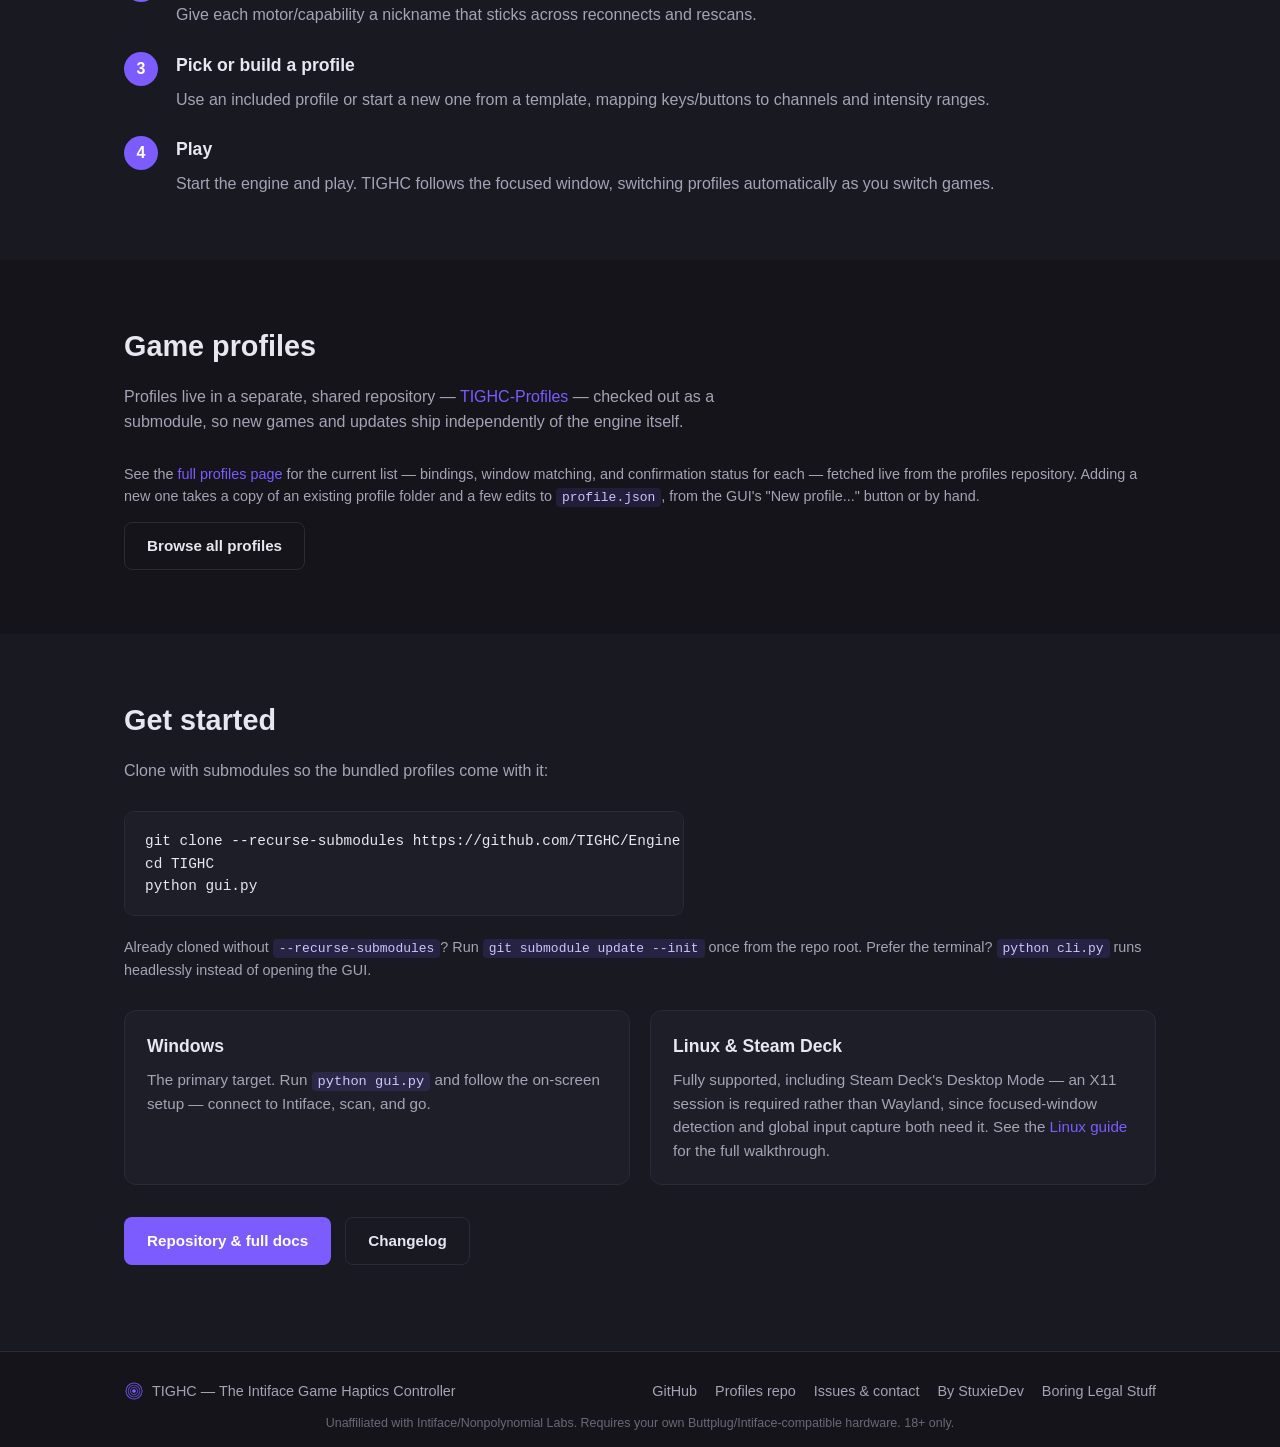
==== commit 769733ab: "Release v1.2.0 See CHANGELOG.md for details." ====
--- a/index.html
+++ b/index.html
@@ -5,6 +5,17 @@
 <meta name="viewport" content="width=device-width, initial-scale=1.0">
 <title>TIGHC — The Intiface Game Haptics Controller</title>
 <meta name="description" content="TIGHC links your keyboard and mouse input to a Buttplug/Intiface haptic toy while you game, with per-game profiles, per-motor targeting, and a full GUI. Open source, Windows &amp; Linux/Steam Deck.">
+<link rel="canonical" href="https://tighc.stuxie.dev/">
+<meta property="og:type" content="website">
+<meta property="og:site_name" content="TIGHC">
+<meta property="og:title" content="TIGHC — The Intiface Game Haptics Controller">
+<meta property="og:description" content="TIGHC links your keyboard and mouse input to a Buttplug/Intiface haptic toy while you game, with per-game profiles, per-motor targeting, and a full GUI. Open source, Windows &amp; Linux/Steam Deck.">
+<meta property="og:url" content="https://tighc.stuxie.dev/">
+<meta property="og:image" content="https://tighc.stuxie.dev/assets/logo.png">
+<meta name="twitter:card" content="summary_large_image">
+<meta name="twitter:title" content="TIGHC — The Intiface Game Haptics Controller">
+<meta name="twitter:description" content="TIGHC links your keyboard and mouse input to a Buttplug/Intiface haptic toy while you game, with per-game profiles, per-motor targeting, and a full GUI. Open source, Windows &amp; Linux/Steam Deck.">
+<meta name="twitter:image" content="https://tighc.stuxie.dev/assets/logo.png">
 <link rel="icon" type="image/png" href="assets/icon.png">
 <link rel="shortcut icon" href="assets/favicon.ico">
 <link rel="stylesheet" href="style.css">
@@ -231,6 +242,7 @@
       <a href="https://github.com/TIGHC/Profiles">Profiles repo</a>
       <a href="https://github.com/TIGHC/Engine/issues">Issues &amp; contact</a>
       <a href="https://github.com/StuxieDev">By StuxieDev</a>
+      <a href="/legal">Boring Legal Stuff</a>
     </div>
   </div>
   <p class="footer-note">
@@ -240,6 +252,7 @@
 </footer>
 
 <script src="script.js"></script>
+<script src="dev-config.js"></script>
 <script src="versions.js"></script>
 </body>
 </html>
--- a/style.css
+++ b/style.css
@@ -235,6 +235,41 @@
 .card p { color: var(--text-dim); margin: 0; font-size: 0.95rem; }
 
 .platform-grid { margin-top: 28px; }
+
+/* Legal pages */
+.legal-grid {
+  display: grid;
+  grid-template-columns: repeat(2, 1fr);
+  gap: 16px;
+}
+.legal-card {
+  display: block;
+  background: var(--panel);
+  border: 1px solid var(--border);
+  border-radius: 12px;
+  padding: 20px 22px;
+}
+.legal-card:hover { border-color: var(--accent); text-decoration: none; }
+.legal-card h3 { margin-bottom: 4px; color: var(--text); }
+.legal-card p { color: var(--text-dim); margin: 0; font-size: 0.9rem; }
+
+.legal-prose { max-width: 720px; }
+.legal-prose h2 { font-size: 1.25rem; margin: 40px 0 14px; }
+.legal-prose h2:first-child { margin-top: 0; }
+.legal-prose p, .legal-prose li { color: var(--text-dim); }
+.legal-prose ul { padding-left: 22px; margin: 12px 0; }
+.legal-prose li { margin-bottom: 6px; }
+.legal-meta {
+  color: var(--text-dim);
+  font-size: 0.85rem;
+  margin: -8px 0 28px;
+}
+.legal-back {
+  display: inline-block;
+  margin-bottom: 20px;
+  color: var(--text-dim);
+  font-size: 0.9rem;
+}
 
 /* Steps */
 .steps {
@@ -496,7 +531,7 @@
     border-radius: 6px;
   }
 
-  .grid-3, .grid-2 { grid-template-columns: 1fr; }
+  .grid-3, .grid-2, .legal-grid { grid-template-columns: 1fr; }
   .hero { padding: 48px 0 40px; }
   h2 { font-size: 1.5rem; }
   .hero-logo { max-width: 220px; }
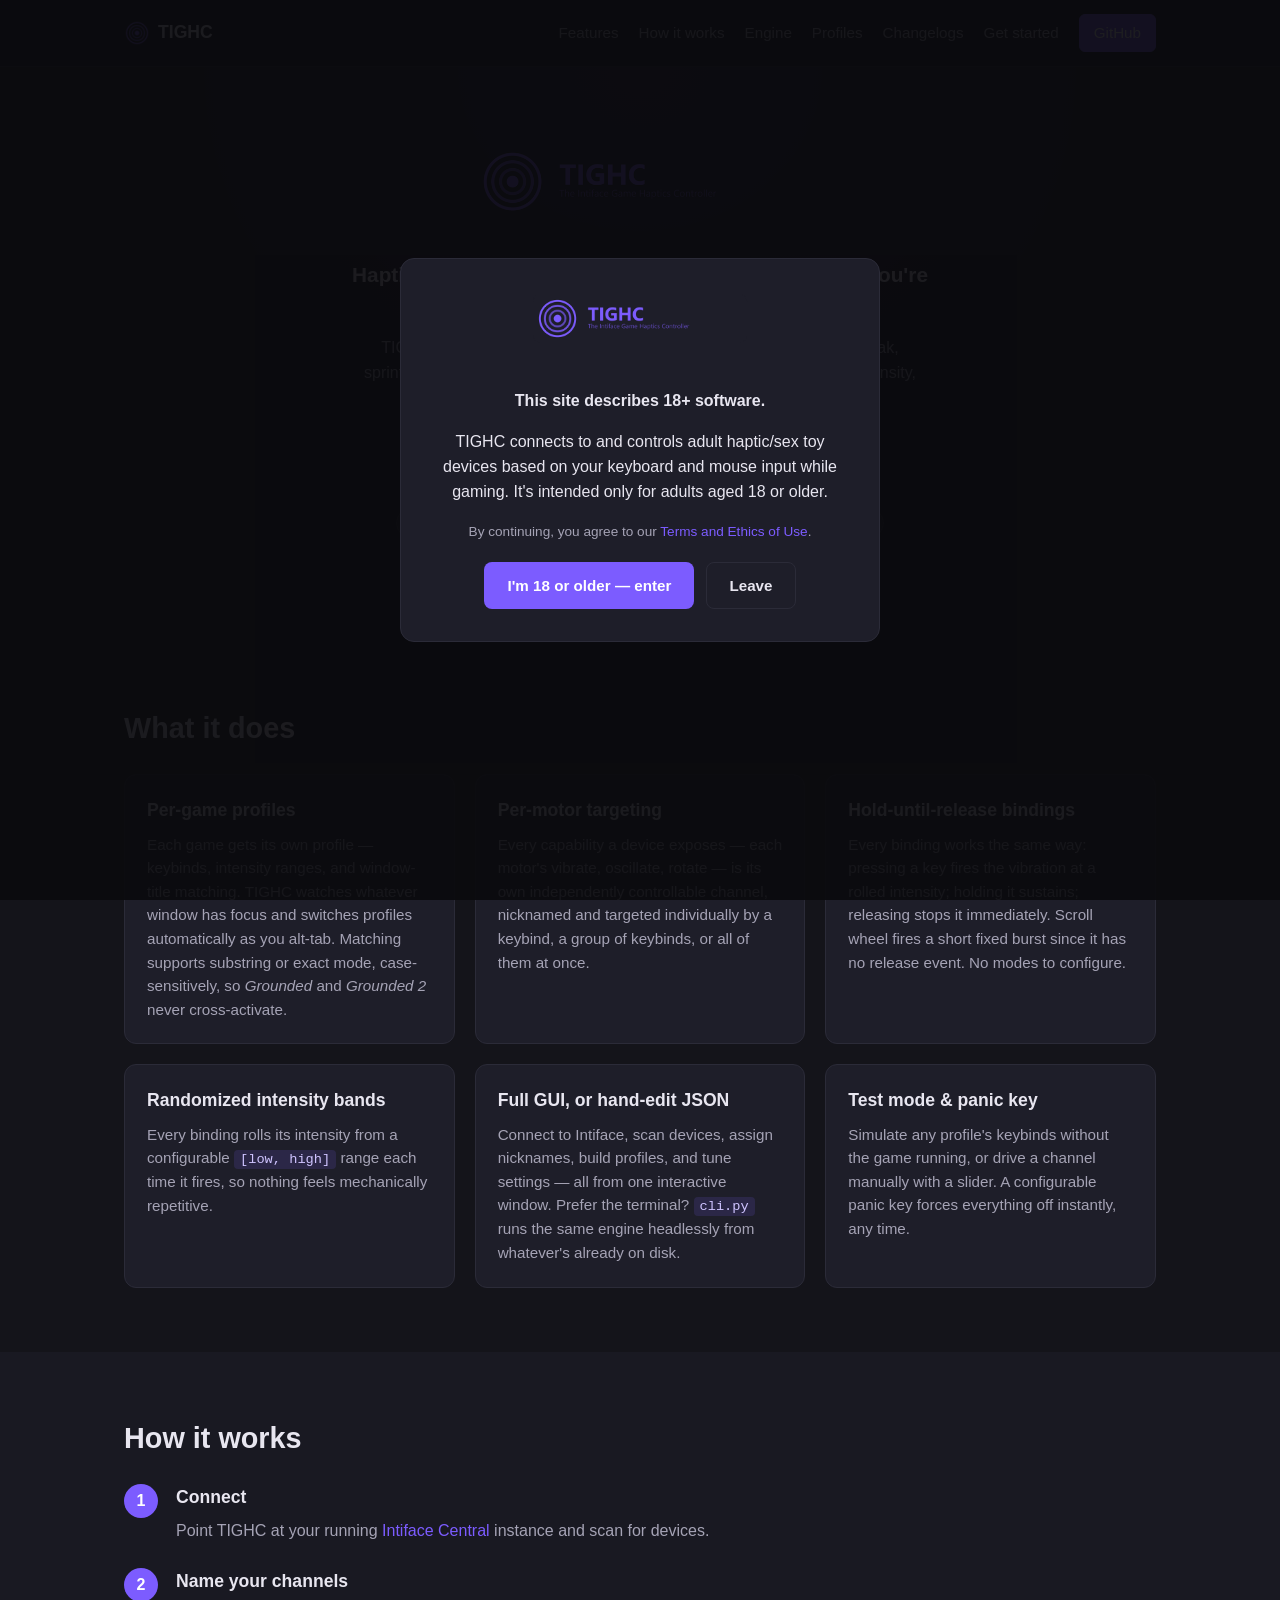
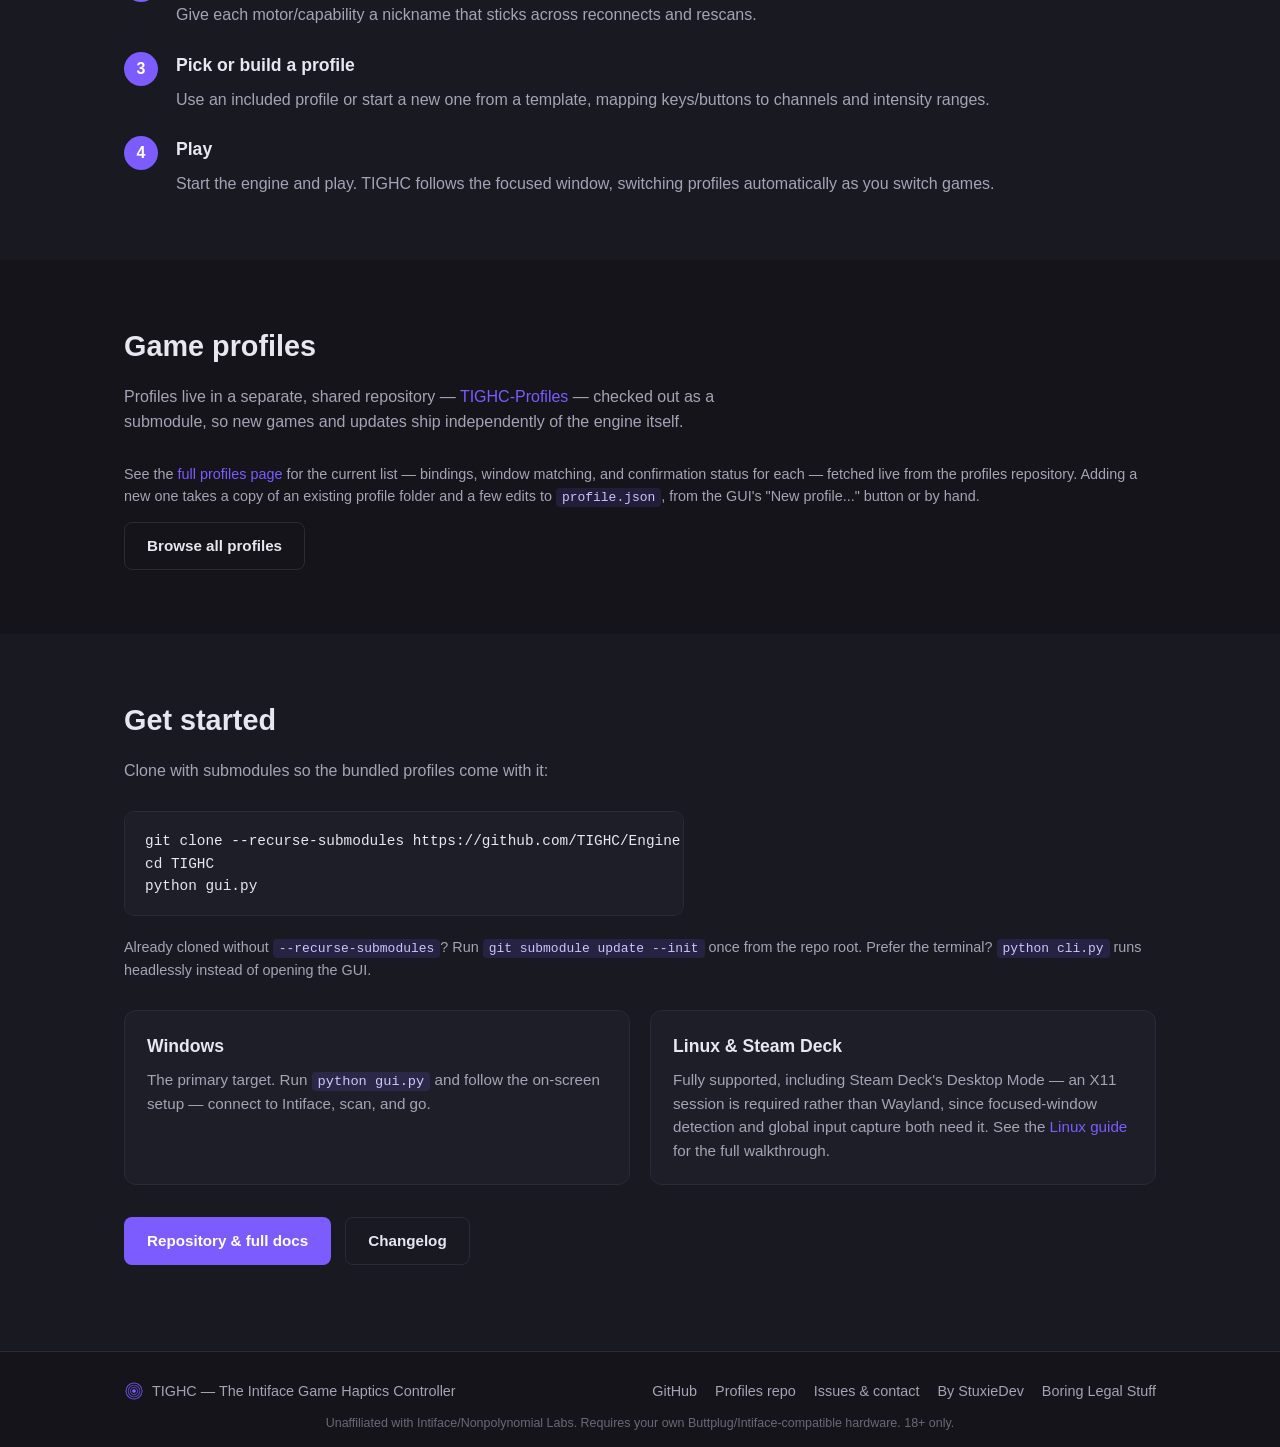
==== commit 1321acf8: "Release v1.2.1 See CHANGELOG.md for details." ====
--- a/index.html
+++ b/index.html
@@ -29,6 +29,7 @@
     <p>TIGHC connects to and controls adult haptic/sex toy devices based on
     your keyboard and mouse input while gaming. It's intended only for
     adults aged 18 or older.</p>
+    <p class="age-gate-terms">By continuing, you agree to our <a href="/legal/terms">Terms and Ethics of Use</a>.</p>
     <div class="age-gate-actions">
       <button id="age-confirm" class="btn btn-accent">I'm 18 or older — enter</button>
       <a href="https://www.google.com" class="btn btn-ghost">Leave</a>
--- a/style.css
+++ b/style.css
@@ -70,6 +70,7 @@
   text-align: center;
 }
 .age-gate-logo { max-width: 220px; margin-bottom: 20px; }
+.age-gate-terms { color: var(--text-dim); font-size: 0.85rem; margin-top: 12px; }
 .age-gate-actions {
   display: flex;
   gap: 12px;
